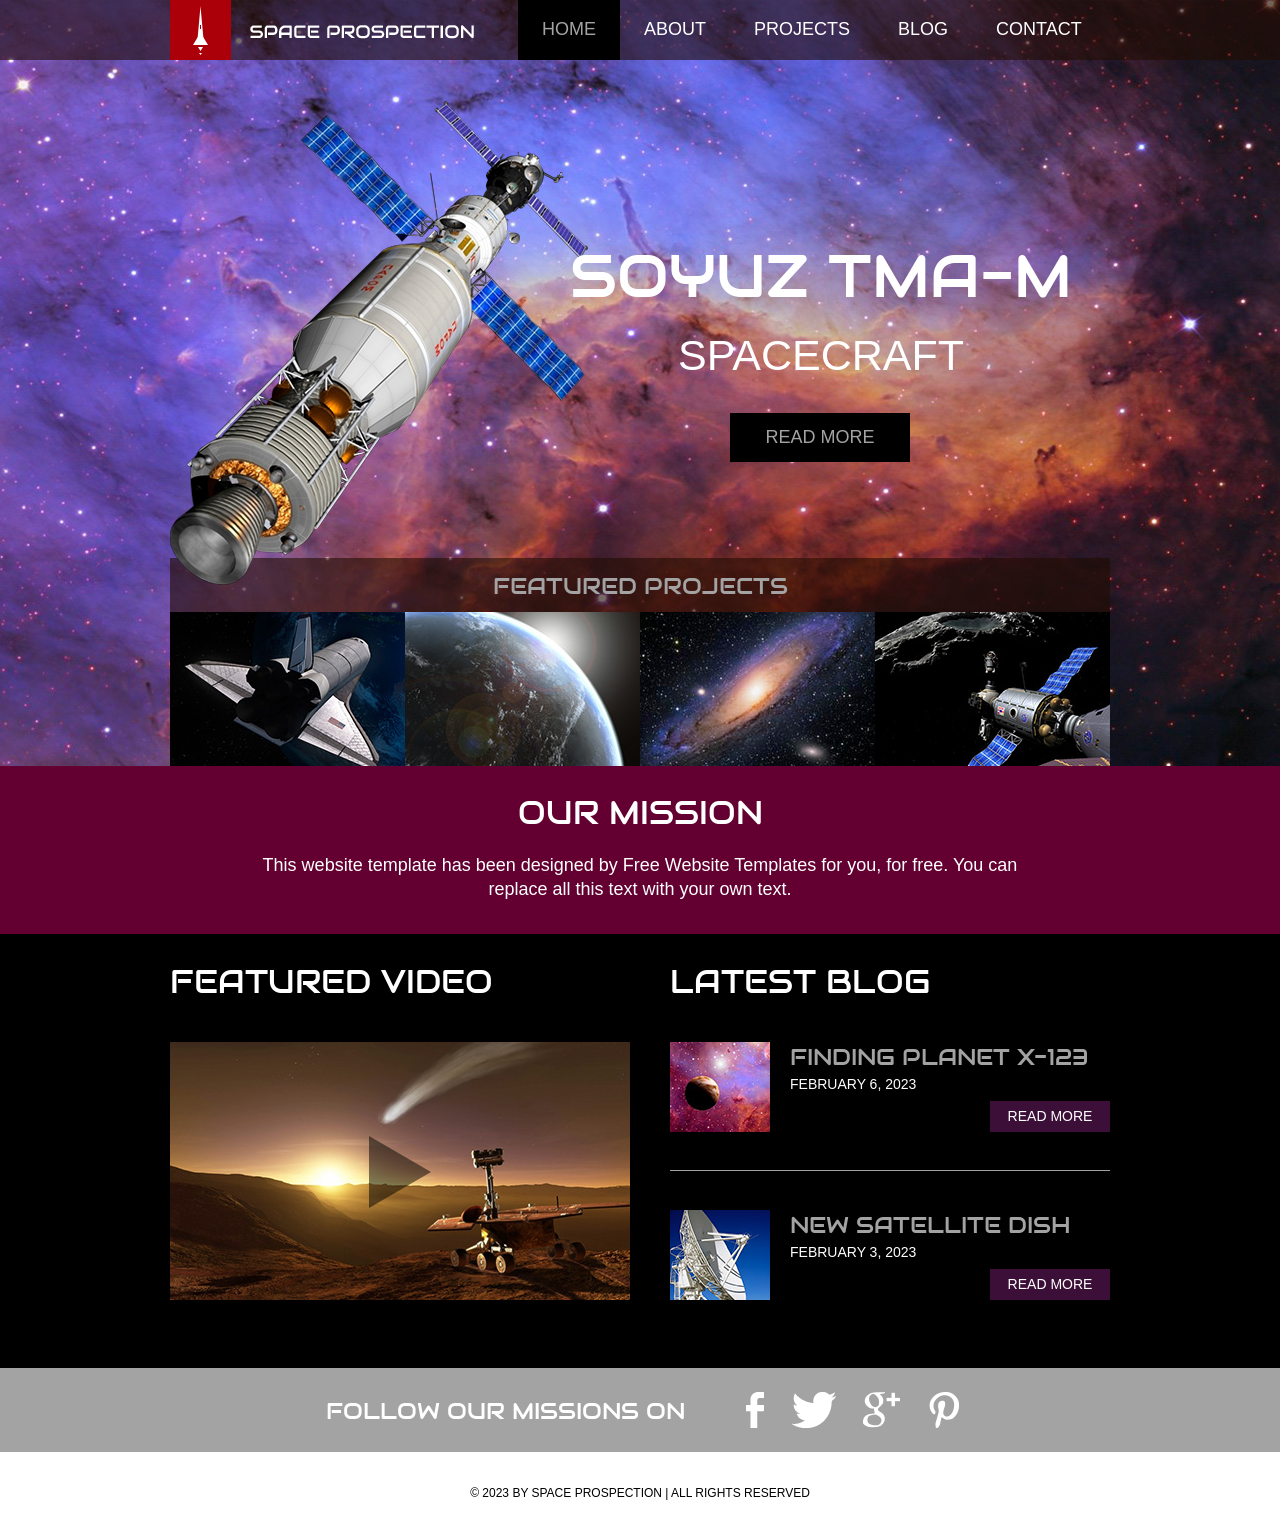
==== index.html @ 42280964 "initial commit" ====
<!doctype html>
<!-- Website template by freewebsitetemplates.com -->
<html>
<head>
	<meta charset="UTF-8">
	<meta name="viewport" content="width=device-width, initial-scale=1.0">
	<title>Space Science Website Template</title>
	<link rel="stylesheet" href="css/style.css" type="text/css">
	<link rel="stylesheet" type="text/css" href="css/mobile.css">
	<script src="js/mobile.js" type="text/javascript"></script>
</head>
<body>
	<div id="page">
		<div id="header">
			<div>
				<a href="index.html" class="logo"><img src="images/logo.png" alt=""></a>
				<ul id="navigation">
					<li class="selected">
						<a href="index.html">Home</a>
					</li>
					<li>
						<a href="about.html">About</a>
					</li>
					<li class="menu">
						<a href="projects.html">Projects</a>
						<ul class="primary">
							<li>
								<a href="proj1.html">proj 1</a>
							</li>
						</ul>
					</li>
					<li class="menu">
						<a href="blog.html">Blog</a>
						<ul class="secondary">
							<li>
								<a href="singlepost.html">Single post</a>
							</li>
						</ul>
					</li>
					<li>
						<a href="contact.html">Contact</a>
					</li>
				</ul>
			</div>
		</div>
		<div id="body" class="home">
			<div class="header">
				<div>
					<img src="images/satellite.png" alt="" class="satellite">
					<h1>SOYUZ TMA-M</h1>
					<h2>SPACECRAFT</h2>
					<a href="blog.html" class="more">Read More</a>
					<h3>FEATURED PROJECTS</h3>
					<ul>
						<li>
							<a href="projects.html"><img src="images/project-image1.jpg" alt=""></a>
						</li>
						<li>
							<a href="projects.html"><img src="images/project-image2.jpg" alt=""></a>
						</li>
						<li>
							<a href="projects.html"><img src="images/project-image3.jpg" alt=""></a>
						</li>
						<li>
							<a href="projects.html"><img src="images/project-image4.jpg" alt=""></a>
						</li>
					</ul>
				</div>
			</div>
			<div class="body">
				<div>
					<h1>OUR MISSION</h1>
					<p>This website template has been designed by Free Website Templates for you, for free. You can replace all this text with your own text.</p>
				</div>
			</div>
			<div class="footer">
				<div>
					<ul>
						<li>
							<h1>FEATURED VIDEO</h1>
							<a href="blog.html"><img src="images/mars-rover.jpg" alt=""><span></span></a>
						</li>
						<li>
							<h1>LATEST BLOG</h1>
							<ul>
								<li>
									<a href="blog.html"><img src="images/finding-planet.jpg" alt=""></a>
									<h1>FINDING PLANET X-123</h1>
									<span>FEBRUARY 6, 2023</span>
									<a href="blog.html" class="more">Read More</a>
								</li>
								<li>
									<a href="blog.html"><img src="images/new-satellitedish.jpg" alt=""></a>
									<h1>NEW SATELLITE DISH</h1>
									<span>FEBRUARY 3, 2023</span>
									<a href="blog.html" class="more">Read More</a>
								</li>
							</ul>
						</li>
					</ul>
				</div>
			</div>
		</div>
		<div id="footer">
			<div class="connect">
				<div>
					<h1>FOLLOW OUR  MISSIONS ON</h1>
					<div>
						<a href="http://freewebsitetemplates.com/go/facebook/" class="facebook">facebook</a>
						<a href="http://freewebsitetemplates.com/go/twitter/" class="twitter">twitter</a>
						<a href="http://freewebsitetemplates.com/go/googleplus/" class="googleplus">googleplus</a>
						<a href="http://pinterest.com/fwtemplates/" class="pinterest">pinterest</a>
					</div>
				</div>
			</div>
			<div class="footnote">
				<div>
					<p>&copy; 2023 BY SPACE PROSPECTION | ALL RIGHTS RESERVED</p>
				</div>
			</div>
		</div>
	</div>
</body>
</html>
---- css/style.css ----
/* Website template by freewebsitetemplates.com */
body {
	margin: 0;
	padding: 0;
	position: relative;
	width: auto;
}
body #page {
	background: url("../images/bg-home.jpg") no-repeat scroll center top #000000;
	margin: 0;
	overflow: hidden;
	padding: 0;
	width: auto;
	z-index: 3;
}
a {
	text-decoration: none;
	outline: none;
}
a:active {
	background: none;
}
img {
	border: none;
}
/*-------------------------------------------FONTS---------------------------------------------*/
@font-face {
	font-family: 'audiowide-regular-webfont';
	src: url('../fonts/audiowide-regular-webfont.eot');
	src: url('../fonts/audiowide-regular-webfont.woff') format('woff'), url('../fonts/audiowide-regular-webfont.ttf') format('truetype'), url('../fonts/audiowide-regular-webfont.svg') format('svg');
}
/*----------------------------------------header-styles---------------------------------------*/
#header {
	background: url(../images/bg-transparent1.png) repeat;
	margin: 0;
	min-height: 60px;
	padding: 0;
	width: auto;
}
#header div {
	margin: 0 auto;
	max-width: 940px;
	min-height: 60px;
	padding: 0 10px;
}
#header div a.logo {
	display: block;
	float: left;
	height: 60px;
	margin: 0 44px 0 0;
	padding: 0;
	width: 304px;
}
#header div a img {
	display: block;
	margin: 0;
	padding: 0;
	width: auto;
}
#header div ul {
	display: inline-block;
	float: left;
	list-style: none;
	margin: 0;
	padding: 0;
	width: auto;
}
#header div ul li {
	float: left;
	margin: 0;
	padding: 0;
	width: auto;
}
#header div ul li a {
	color: #ffffff;
	display: block;
	font-family: Arial;
	font-size: 18px;
	font-weight: normal;
	line-height: 59px;
	margin: 0;
	min-height: 60px;
	padding: 0 24px;
 *padding: 0 23px; /* Needed for IE8 and old versions */
	text-align: center;
	text-transform: uppercase;
	width: auto;
}
#header div ul li a:hover {
	background-color: #620031;
	color: #ffffff;
}
#header div ul li.selected a {
	background-color: #000000;
	color: #a3a3a3;
}
#header div ul li.menu {
	position: relative;
}
#header div ul li.menu ul {
	display: block;
	left: -99999px;
	list-style: none;
	margin: 0;
	padding: 0;
	position: absolute;
	top: 60px;
	width: 142px;
	z-index: 50;
}
#header div ul li.menu:hover ul.primary {
	left: 31px;
}
#header div ul li.menu ul.primary.selected {
	left: 31px;
}
#header div ul li.menu:hover ul.secondary {
	left: -20px;
}
#header div ul li.menu ul.secondary.selected {
	left: -20px;
}
#header div ul li.menu ul li {
	margin: 0;
	padding: 0;
	width: auto;
}
#header div ul li.menu ul li a {
	background-color: #620031;
	color: #ffffff;
	display: block;
	font-family: Arial;
	font-size: 18px;
	font-weight: normal;
	line-height: 60px;
	margin: 0;
	min-height: 60px;
	padding: 0 10px;
	text-align: center;
	text-transform: uppercase;
	width: auto;
}
#header div ul li.menu ul.primary.selected li a, #header div ul li.menu ul.secondary.selected li a {
	background-color: #000000;
	color: #a3a3a3;
}
/*----------------------------------------body-home-styles---------------------------------------*/
#body {
	background-color: #000000;
	margin: 0;
	min-height: 808px;
	overflow: hidden;
	padding: 0;
	width: 100%;
}
#body.home {
	background: none;
	margin: 0;
	min-height: 1308px;
	overflow: hidden;
	padding: 0;
	width: 100%;
}
#body.home .header {
	background: none;
	margin: 0;
	overflow: hidden;
	padding: 0;
	width: 100%;
}
#body.home .header div {
	margin: 0 auto;
	max-width: 940px;
	overflow: hidden;
	padding: 0 10px;
	position: relative;
}
#body.home .header div img.satellite {
	display: block;
	left: 10px;
	margin: 0;
	padding: 0;
	position: absolute;
	top: 41px;
	width: auto;
	z-index: 50;
}
#body.home .header div h1 {
	color: #FFFFFF;
	display: block;
	float: right;
	font-family: audiowide-regular-webfont;
	font-size: 60px;
	font-weight: normal;
	line-height: 60px;
	margin: 187px 0 27px;
	padding: 0 38px 0 399px;
	position: relative;
	text-align: right;
	text-transform: uppercase;
	width: 503px;
	z-index: 60;
}
#body.home .header div h2 {
	color: #FFFFFF;
	display: block;
	float: right;
	font-family: Arial;
	font-size: 43px;
	font-weight: normal;
	line-height: 43px;
	margin: 0 0 36px;
	padding: 0 146px 0 506px;
	position: relative;
	text-align: right;
	text-transform: uppercase;
	width: 288px;
	z-index: 60;
}
#body.home .header div a.more {
	background-color: #000000;
	color: #a3a3a3;
	display: block;
	float: right;
	font-family: Arial;
	font-size: 18px;
	font-weight: normal;
	height: 49px;
	line-height: 49px;
	margin: 0 200px 0 0;
	padding: 0;
	text-align: center;
	text-transform: uppercase;
	position: relative;
	width: 180px;
	z-index: 55;
}
#body.home .header div a.more:hover {
	background-color: #ab000b;
	color: #ffffff;
}
#body.home .header div h3 {
	background: url("../images/bg-transparent1.png") repeat;
	color: #A3A3A3;
	float: left;
	font-family: audiowide-regular-webfont;
	font-size: 23px;
	font-weight: normal;
	line-height: 23px;
	margin: 96px 0 0;
 *margin: 102px 0 0;/* Needed for IE8 and old versions */
	min-height: 27px;
	padding: 17px 0 10px;
	position: relative;
	text-align: center;
	text-transform: uppercase;
	width: 940px;
}
#body.home .header div ul {
	display: inline-block;
	list-style: none outside none;
	margin: 0 0 -6px;
	overflow: hidden;
	padding: 0;
	width: auto;
}
#body.home .header div ul li:first-child {
	padding: 0;
}
#body.home .header div ul li {
	border: medium none;
	float: left;
	margin: 0;
	padding: 0;
	width: auto;
}
#body.home .header div ul li a {
	display: block;
	float: none;
	height: 156px;
	margin: 0;
	padding: 0;
	width: 235px;
}
#body.home .header div ul li a img {
	cursor: pointer;
	filter: alpha(opacity=100);/* Needed for IE8 and old versions */
	opacity: 1.0;
	display: block;
	margin: 0;
	padding: 0;
	width: auto;
}
#body.home .header div ul li a img:hover {
	filter: alpha(opacity=70);/* Needed for IE8 and old versions */
	opacity: 0.7;
}
#body.home .body {
	background-color: #630031;
	margin: 0;
	min-height: 168px;
	overflow: hidden;
	padding: 0;
	width: 100%;
}
#body.home .body div {
	margin: 0 auto;
	max-width: 940px;
	overflow: hidden;
	padding: 31px 10px 0;
}
#body.home .body div h1 {
	color: #FFFFFF;
	display: block;
	font-family: audiowide-regular-webfont;
	font-size: 32px;
	font-weight: normal;
	line-height: 32px;
	margin: 0 auto 24px;
	padding: 0;
	text-align: center;
	text-transform: uppercase;
	width: 780px;
}
#body.home .body div p {
	color: #ffffff;
	display: block;
	font-family: Arial;
	font-size: 18px;
	font-weight: normal;
	line-height: 24px;
	margin: 0 auto;
	padding: 0;
	text-align: center;
	width: 780px;
}
#body.home .body div p a {
	color: #ffffff;
	font-family: Arial;
	font-size: 18px;
	font-weight: normal;
	line-height: 24px;
	margin: 0 auto;
	padding: 0;
	text-decoration: underline;
}
#body.home .body div p a:hover {
	color: #a3a3a3;
}
#body.home .footer {
	background-color: #000000;
	margin: 0;
	overflow: hidden;
	padding: 0;
	width: 100%;
}
#body.home .footer div {
	margin: 0 auto;
	max-width: 960px;
	overflow: hidden;
	padding: 32px 0 16px;
}
#body.home .footer div ul {
	display: inline-block;
	list-style: none;
	margin: 0;
	overflow: hidden;
	padding: 0;
	width: auto;
}
#body.home .footer div ul li:first-child {
	float: left;
	margin: 0 10px;
	padding: 0;
	width: 460px;
}
#body.home .footer div ul li {
	float: left;
	margin: 0 0 0 10px;
	padding: 0 0 0 20px;
	width: 440px;
}
#body.home .footer div ul li h1 {
	color: #FFFFFF;
	font-family: audiowide-regular-webfont;
	font-size: 32px;
	font-weight: normal;
	line-height: 32px;
	margin: 0 0 44px;
	padding: 0;
	text-align: left;
	text-transform: uppercase;
	width: auto;
}
#body.home .footer div ul li a {
	display: block;
	height: 258px;
	margin: 0;
	position: relative;
	padding: 0;
	width: 460px;
}
#body.home .footer div ul li a img {
	cursor: pointer;
	filter: alpha(opacity=100);/* Needed for IE8 and old versions */
	opacity: 1.0;
	display: block;
	margin: 0;
	padding: 0;
	width: auto;
}
#body.home .footer div ul li a:hover img {
	filter: alpha(opacity=70);/* Needed for IE8 and old versions */
	opacity: 0.7;
}
#body.home .footer div ul li a span {
	background: url(../images/icons.png) no-repeat 0 -152px;
	display: block;
	height: 72px;
	left: 199px;
	margin: 0;
	padding: 0;
	position: absolute;
	top: 94px;
	width: 62px;
}
#body.home .footer div ul li a:hover span {
	background: url(../images/icons.png) no-repeat 0 -226px;
}
#body.home .footer div ul li ul {
	display: inline-block;
	list-style: none outside none;
	margin: 0;
	overflow: hidden;
	padding: 0;
	width: 440px;
}
#body.home .footer div ul li ul li {
	border-top: 1px solid #A3A3A3;
	float: none;
	margin: 0;
	overflow: hidden;
	padding: 39px 10px 38px 0;
	width: 440px;
}
#body.home .footer div ul li ul li:first-child {
	border: medium none;
	margin: 0;
	padding: 0 0 38px;
	width: 440px;
}
#body.home .footer div ul li ul li a {
	display: block;
	float: left;
	height: 90px;
	margin: 0 20px 0 0;
	padding: 0;
	width: 100px;
}
#body.home .footer div ul li ul li a img {
	cursor: pointer;
	filter: alpha(opacity=100);/* Needed for IE8 and old versions */
	opacity: 1.0;
	display: block;
	margin: 0;
	padding: 0;
	width: auto;
}
#body.home .footer div ul li ul li a img:hover {
	filter: alpha(opacity=70);/* Needed for IE8 and old versions */
	opacity: 0.7;
}
#body.home .footer div ul li ul li h1 {
	color: #A3A3A3;
	float: left;
	font-family: audiowide-regular-webfont;
	font-size: 23px;
	font-weight: normal;
	line-height: 23px;
	margin: 0;
	padding: 4px 0 8px;
	text-align: left;
	text-transform: uppercase;
	width: 310px;
}
#body.home .footer div ul li ul li span {
	color: #FFFFFF;
	display: block;
	float: left;
	font-family: Arial;
	font-size: 14px;
	font-weight: normal;
	line-height: 14px;
	margin: 0 0 10px;
	padding: 0;
	text-align: left;
	text-transform: uppercase;
	width: 310px;
}
#body.home .footer div ul li ul li a.more {
	background-color: #3c0f38;
	color: #ffffff;
	display: block;
	float: right;
	font-family: Arial;
	font-size: 14px;
	font-weight: normal;
	height: 31px;
	line-height: 31px;
	margin: 0;
	padding: 0;
	text-align: center;
	text-transform: uppercase;
	width: 120px;
}
#body.home .footer div ul li ul li a.more:hover {
	background-color: #620031;
}
/*----------------------------------------body-styles---------------------------------------*/
#body.about .header {
	background: url(../images/bg-about.jpg) no-repeat center top #000000;
	margin: 0;
	min-height: 455px;
	padding: 0;
	width: 100%;
}
#body.about .header div, #body .header div {
	margin: 0 auto;
	max-width: 960px;
	overflow: hidden;
	padding: 65px 0 40px;
}
#body.about .header div h1, #body .header div h1 {
	color: #FFFFFF;
	display: block;
	font-family: audiowide-regular-webfont;
	font-size: 36px;
	font-weight: normal;
	line-height: 36px;
	margin: 0 auto 87px;
	padding: 0;
	text-align: center;
	text-transform: uppercase;
	width: 940px;
}
#body.about .header div h2 {
	color: #FFFFFF;
	display: block;
	font-family: audiowide-regular-webfont;
	font-size: 32px;
	font-weight: normal;
	line-height: 32px;
	margin: 0 auto 24px;
	padding: 0;
	text-align: center;
	text-transform: uppercase;
	width: 820px;
}
#body.about .header div p {
	color: #ffffff;
	display: block;
	font-family: Arial;
	font-size: 18px;
	font-weight: normal;
	line-height: 24px;
	margin: 0 auto;
	padding: 0;
	text-align: center;
	width: 820px;
}
#body.about .header div p a {
	color: #ffffff;
	font-family: Arial;
	font-size: 18px;
	font-weight: normal;
	line-height: 24px;
	margin: 0;
	padding: 0;
	text-decoration: underline;
}
#body.about .header div p a:hover {
	color: #a3a3a3;
}
#body.about .body {
	background-color: #620031;
	margin: 0;
	min-height: 253px;
	overflow: hidden;
	padding: 0;
	width: 100%;
}
#body.about .body div {
	margin: 0 auto;
	max-width: 940px;
	overflow: hidden;
	padding: 36px 10px 35px;
}
#body.about .body div h2 {
	color: #A3A3A3;
	float: left;
	font-family: audiowide-regular-webfont;
	font-size: 23px;
	font-weight: normal;
	line-height: 23px;
	margin: 18px 0 26px;
	padding: 0;
	text-align: left;
	text-transform: uppercase;
	width: 620px;
}
#body.about .body div p {
	color: #ffffff;
	display: block;
	float: left;
	font-family: Arial;
	font-size: 14px;
	font-weight: normal;
	line-height: 24px;
	margin: 0;
	padding: 0;
	text-align: left;
	width: 620px;
}
#body.about .body div p a {
	color: #ffffff;
	font-family: Arial;
	font-size: 14px;
	font-weight: normal;
	line-height: 24px;
	margin: 0;
	padding: 0;
	text-decoration: underline;
}
#body.about .body div p a:hover {
	color: #a3a3a3;
}
#body.about .body div img {
	display: block;
	float: right;
	margin: 0;
	padding: 0;
	width: auto;
}
#body.about .footer {
	background-color: #000000;
	margin: 0;
	min-height: 366px;
	padding: 0;
	width: 100%;
}
#body.about .footer div {
	margin: 0 auto;
	overflow: hidden;
	padding: 79px 0 0 10px;
	width: 950px;
}
#body.about .footer div h2 {
	color: #A3A3A3;
	float: right;
	font-family: audiowide-regular-webfont;
	font-size: 23px;
	font-weight: normal;
	line-height: 23px;
	margin: 34px 0 24px;
	padding: 0;
	text-align: left;
	text-transform: uppercase;
	width: 557px;
}
#body.about .footer div p {
	color: #ffffff;
	display: block;
	float: right;
	font-family: Arial;
	font-size: 18px;
	font-weight: normal;
	line-height: 24px;
	margin: 0 auto;
	padding: 0;
	text-align: left;
	width: 557px;
}
#body.about .footer div p a {
	color: #ffffff;
	font-family: Arial;
	font-size: 18px;
	font-weight: normal;
	line-height: 24px;
	margin: 0 auto;
	padding: 0;
	text-decoration: underline;
}
#body.about .footer div p a:hover {
	color: #a3a3a3;
}
#body.about .footer div img {
	float: left;
	display: block;
	margin: 0;
	padding: 0;
	width: auto;
}
#body.about .section {
	background-color: #3c0f38;
	margin: 0;
	min-height: 234px;
	padding: 0;
	width: auto;
}
#body.about .section div {
	margin: 0 auto;
	max-width: 960px;
	overflow: hidden;
	padding: 58px 0 55px;
}
#body.about .section div h2 {
	color: #A3A3A3;
	display: block;
	font-family: audiowide-regular-webfont;
	font-size: 23px;
	font-weight: normal;
	line-height: 23px;
	margin: 0 auto 26px;
	padding: 0;
	text-align: center;
	text-transform: uppercase;
	width: 780px;
}
#body.about .section div p {
	color: #ffffff;
	display: block;
	font-family: Arial;
	font-size: 14px;
	font-weight: normal;
	line-height: 24px;
	margin: 0 auto;
	padding: 0;
	text-align: center;
	width: 780px;
}
#body.about .section div p a {
	color: #ffffff;
	font-family: Arial;
	font-size: 14px;
	font-weight: normal;
	line-height: 24px;
	margin: 0;
	padding: 0;
	text-decoration: underline;
}
#body.about .section div p a:hover {
	color: #a3a3a3;
}
#body .header {
	margin: 0 auto;
	padding: 0;
	width: 100%;
}
#body .header div ul {
	display: inline-block;
	max-width: 940px;
	list-style: none outside none;
	margin: 0;
	padding: 3px 10px 0;
}
#body .header div ul li:first-child {
	border: none;
	padding: 0 0 38px;
}
#body .header div ul li {
	border-top: 1px solid #A3A3A3;
	margin: 0;
	overflow: hidden;
	padding: 38px 0;
	width: auto;
}
#body .header div ul li a {
	display: block;
	float: left;
	height: 217px;
	margin: 0 40px 0 0;
	padding: 0;
	width: 380px;
}
#body .header div ul li a img {
	cursor: pointer;
	filter: alpha(opacity=100);/* Needed for IE8 and old versions */
	opacity: 1.0;
	display: block;
	margin: 0;
	padding: 0;
	width: auto;
}
#body .header div ul li a img:hover {
	filter: alpha(opacity=70);/* Needed for IE8 and old versions */
	opacity: 0.7;
}
#body .header div ul li div {
	float: left;
	margin: 0;
	overflow: hidden;
	padding: 0;
	width: 520px;
}
#body .header div ul li div h1 {
	color: #A3A3A3;
	font-family: audiowide-regular-webfont;
	font-size: 23px;
	font-weight: normal;
	line-height: 23px;
	margin: 0 0 26px;
	padding: 0;
	text-align: left;
	text-transform: uppercase;
	width: 520px;
}
#body .header div ul li div p {
	color: #FFFFFF;
	font-family: Arial;
	font-size: 14px;
	font-weight: normal;
	line-height: 24px;
	margin: 0 0 41px;
	padding: 0;
	text-align: left;
	width: 520px;
}
#body .header div ul li div p a {
	color: #FFFFFF;
	display: inline;
	float: none;
	font-family: Arial;
	font-size: 14px;
	font-weight: normal;
	height: auto;
	line-height: 24px;
	margin: 0;
	padding: 0;
	text-decoration: underline;
	width: auto;
}
#body .header div ul li div p a:hover {
	color: #a3a3a3;
}
#body .header div ul li div a.more {
	background-color: #3c0f38;
	color: #ffffff;
	display: block;
	float: right;
	font-family: Arial;
	font-size: 14px;
	font-weight: normal;
	height: 31px;
	line-height: 31px;
	margin: 0;
	padding: 0;
	text-align: center;
	text-transform: uppercase;
	width: 120px;
}
#body .header div ul li div a.more:hover {
	background-color: #620031;
}
#body .header div img {
	display: block;
	margin: 0 auto;
	padding: 3px 0 0;
	width: auto;
}
#body .header div h2 {
	color: #A3A3A3;
	display: block;
	font-family: audiowide-regular-webfont;
	font-size: 23px;
	font-weight: normal;
	line-height: 23px;
	margin: 0 auto;
	padding: 53px 0 27px;
	text-align: center;
	text-transform: uppercase;
	width: 780px;
}
#body .header div p {
	color: #FFFFFF;
	display: block;
	font-family: Arial;
	font-size: 14px;
	font-weight: normal;
	line-height: 24px;
	margin: 0 auto 48px;
	padding: 0;
	text-align: center;
	width: 780px;
}
#body .header div p a {
	color: #ffffff;
	font-family: Arial;
	font-size: 14px;
	font-weight: normal;
	line-height: 24px;
	margin: 0 auto;
	padding: 0;
	text-decoration: underline;
}
#body .header div p a:hover {
	color: #a3a3a3;
}
#body .header div .article {
	float: left;
	margin: 0 40px 0 10px;
	padding: 0;
	width: 560px;
}
#body .header div .article ul {
	display: inline-block;
	list-style: none outside none;
	margin: 0;
	padding: 3px 0 0;
	width: 560px;
}
#body .header div .article ul li:first-child {
	border: none;
	padding: 0 0 38px;
}
#body .header div .article ul li {
	border-top: 1px solid #a3a3a3;
	margin: 0;
	overflow: hidden;
	padding: 38px 0 38px;
	width: auto;
}
#body .header div .article ul li a {
	display: block;
	height: 241px;
	margin: 0 0 29px;
	padding: 0;
	width: 560px;
}
#body .header div .article ul li a img {
	cursor: pointer;
	filter: alpha(opacity=100);/* Needed for IE8 and old versions */
	opacity: 1.0;
	display: block;
	margin: 0;
	padding: 0;
	width: auto;
}
#body .header div .article ul li a img:hover {
	filter: alpha(opacity=70);/* Needed for IE8 and old versions */
	opacity: 0.7;
}
#body .header div .article ul li h1 {
	color: #A3A3A3;
	font-family: audiowide-regular-webfont;
	font-size: 23px;
	font-weight: normal;
	line-height: 23px;
	margin: 0 0 8px;
	padding: 0;
	text-align: left;
	text-transform: uppercase;
	width: auto;
}
#body .header div .article ul li span {
	color: #FFFFFF;
	display: block;
	font-family: Arial;
	font-size: 14px;
	font-weight: normal;
	line-height: 14px;
	margin: 0 0 28px;
	padding: 0;
	text-align: left;
	text-transform: uppercase;
	width: auto;
}
#body .header div .article ul li p {
	color: #FFFFFF;
	font-family: Arial;
	font-size: 14px;
	font-weight: normal;
	line-height: 24px;
	margin: 0 0 29px;
	padding: 0;
	text-align: left;
	width: auto;
}
#body .header div .article ul li p a {
	color: #FFFFFF;
	display: inline;
	float: none;
	font-family: Arial;
	font-size: 14px;
	font-weight: normal;
	height: auto;
	line-height: 24px;
	margin: 0;
	padding: 0;
	text-decoration: underline;
	width: auto;
}
#body .header div .article ul li p a:hover {
	color: #a3a3a3;
}
#body .header div .article ul li a.more {
	background-color: #3c0f38;
	color: #ffffff;
	display: block;
	float: right;
	font-family: Arial;
	font-size: 14px;
	font-weight: normal;
	height: 31px;
	line-height: 31px;
	margin: 0;
	padding: 0;
	text-align: center;
	text-transform: uppercase;
	width: 120px;
}
#body .header div .article ul li a.more:hover {
	background-color: #620031;
}
#body .header div .sidebar {
	float: left;
	margin: 0;
	padding: 0;
	width: 340px;
}
#body .header div .sidebar ul {
	display: inline-block;
	list-style: none;
	margin: 0;
	padding: 0;
	width: 340px;
}
#body .header div .sidebar ul li:first-child {
	border: medium none;
	padding: 0 0 34px;
}
#body .header div .sidebar ul li {
	border-top: 1px solid #A3A3A3;
	margin: 0;
	overflow: hidden;
	padding: 32px 0 34px;
	width: auto;
}
#body .header div .sidebar ul li h1 {
	color: #FFFFFF;
	font-family: audiowide-regular-webfont;
	font-size: 32px;
	font-weight: normal;
	line-height: 32px;
	margin: 0 0 25px;
	padding: 0;
	text-align: left;
	text-transform: uppercase;
	width: 340px;
}
#body .header div .sidebar ul li a {
	display: block;
	float: none;
	height: 187px;
	margin: 0 0 29px;
	padding: 0;
	width: 34px;
}
#body .header div .sidebar ul li a img {
	cursor: pointer;
	filter: alpha(opacity=100);/* Needed for IE8 and old versions */
	opacity: 1.0;
	display: block;
	margin: 0;
	padding: 0;
	width: auto;
}
#body .header div .sidebar ul li a img:hover {
	filter: alpha(opacity=70);/* Needed for IE8 and old versions */
	opacity: 0.7;
}
#body .header div .sidebar ul li h2 {
	color: #A3A3A3;
	font-family: audiowide-regular-webfont;
	font-size: 23px;
	font-weight: normal;
	line-height: 23px;
	margin: 0 0 7px;
	padding: 0;
	text-align: left;
	text-transform: uppercase;
	width: auto;
}
#body .header div .sidebar ul li span {
	color: #ffffff;
	display: block;
	font-family: Arial;
	font-size: 14px;
	font-weight: normal;
	line-height: 14px;
	margin: 0;
	padding: 0;
	text-align: left;
	text-transform: uppercase;
	width: auto;
}
#body .header div .sidebar ul li ul {
	display: inline-block;
	list-style: none outside none;
	margin: 0;
	padding: 12px 0 0;
	width: 340px;
}
#body .header div .sidebar ul li ul li:first-child {
	padding: 0;
}
#body .header div .sidebar ul li ul li {
	border: medium none;
	margin: 0 0 26px;
	overflow: hidden;
	padding: 0;
	width: auto;
}
#body .header div .sidebar ul li ul li a {
	display: block;
	float: left;
	height: 54px;
	margin: 0 20px 0 0;
	padding: 0;
	width: 60px;
}
#body .header div .sidebar ul li ul li a img {
	cursor: pointer;
	filter: alpha(opacity=100);/* Needed for IE8 and old versions */
	opacity: 1.0;
	display: block;
	margin: 0;
	padding: 0;
	width: auto;
}
#body .header div .sidebar ul li ul li a img:hover {
	filter: alpha(opacity=70);/* Needed for IE8 and old versions */
	opacity: 0.7;
}
#body .header div .sidebar ul li ul li h2 {
	color: #A3A3A3;
	float: left;
	font-family: audiowide-regular-webfont;
	font-size: 23px;
	font-weight: normal;
	line-height: 23px;
	margin: 6px 0 11px;
	padding: 0;
	text-align: left;
	text-transform: uppercase;
	width: 260px;
}
#body .header div .sidebar ul li ul li span {
	color: #ffffff;
	display: block;
	float: left;
	font-family: Arial;
	font-size: 14px;
	line-height: 14px;
	margin: 0;
	padding: 0;
	text-align: left;
	text-transform: uppercase;
	width: auto;
}
#body .header div .article img {
	display: block;
	margin: 3px 0 29px;
	padding: 0;
	width: auto;
}
#body .header div .article h1 {
	color: #A3A3A3;
	font-family: audiowide-regular-webfont;
	font-size: 23px;
	font-weight: normal;
	line-height: 23px;
	margin: 0 0 7px;
	padding: 0;
	text-align: left;
	text-transform: uppercase;
	width: auto;
}
#body .header div .article span {
	color: #FFFFFF;
	display: block;
	font-family: Arial;
	font-size: 14px;
	font-weight: normal;
	line-height: 14px;
	margin: 0 0 29px;
	padding: 0;
	text-align: left;
	text-transform: uppercase;
	width: auto;
}
#body .header div .article p {
	color: #FFFFFF;
	font-family: Arial;
	font-size: 14px;
	font-weight: normal;
	line-height: 24px;
	margin: 0 0 24px;
	padding: 0;
	text-align: left;
	width: auto;
}
#body .header div .article p a {
	color: #ffffff;
	font-family: Arial;
	font-size: 14px;
	font-weight: normal;
	line-height: 24px;
	margin: 0;
	padding: 0;
	text-decoration: underline;
}
#body .header div .article p a:hover {
	color: #a3a3a3;
}
#body .header .contact h2 {
	color: #A3A3A3;
	display: block;
	font-family: audiowide-regular-webfont;
	font-size: 23px;
	font-weight: normal;
	line-height: 23px;
	margin: 0 auto;
	padding: 8px 0 62px;
	text-align: center;
	text-transform: uppercase;
	width: 500px;
}
#body .header div form {
	display: block;
	margin: 0 auto;
	padding: 0;
	width: 461px;
}
#body .header div form input {
	background-color: #A3A3A3;
	border: medium none;
	color: #000000;
	display: block;
	font-family: Arial;
	font-size: 18px;
	font-weight: normal;
	height: 43px;
	line-height: 43px;
	margin: 0 0 29px;
	padding: 0 0 0 20px;
	text-align: left;
	text-transform: uppercase;
	width: 441px;
}
#body .header div form textarea {
	background-color: #A3A3A3;
	border: medium none;
	color: #000000;
	display: block;
	font-family: Arial;
	font-size: 18px;
	font-weight: normal;
	height: 98px;
	line-height: 24px;
	margin: 0 0 31px;
	overflow: auto;
	padding: 15px 0 0 20px;
	resize: none;
	text-align: left;
	text-transform: uppercase;
	width: 441px;
}
#body .header div form input#submit {
	background-color: #3c0f38;
	color: #ffffff;
	cursor: pointer;
	display: block;
	float: right;
	font-family: Arial;
	font-size: 14px;
	font-weight: normal;
	height: 31px;
	line-height: 31px;
	margin: 0;
	padding: 0;
	text-align: center;
	text-transform: uppercase;
	width: 120px;
}
#body .header div form input#submit:hover {
	background-color: #620031;
}
/*----------------------------------------footer-styles---------------------------------------*/
#footer {
	margin: 0;
	padding: 0;
	width: auto;
}
#footer .connect {
	background-color: #a3a3a3;
	margin: 0;
	min-height: 84px;
	overflow: hidden;
	padding: 0;
	width: auto;
}
#footer .connect div {
	margin: 0 auto;
	max-width: 960px;
	overflow: hidden;
	padding: 24px 0 0;
}
#footer .connect div h1 {
	color: #FFFFFF;
	float: left;
	font-family: audiowide-regular-webfont;
	font-size: 23px;
	font-weight: normal;
	line-height: 23px;
	margin: 0;
	padding: 8px 25px 0 0;
	text-align: right;
	text-transform: uppercase;
	width: 525px;
}
#footer .connect div div {
	float: left;
	margin: 0;
	overflow: hidden;
	padding: 0 0 0 20px;
	width: 380px;
}
#footer .connect div div a {
	background: url(../images/icons.png) no-repeat;
	display: block;
	float: left;
	height: 36px;
	margin: 0;
	padding: 0;
	text-indent: -99999px;
	width: 18px;
}
#footer .connect div div a.facebook {
	background-position: 0 0;
	margin: 0 0 0 16px;
	width: 18px;
}
#footer .connect div div a.twitter {
	background-position: 0 -114px;
	margin: 0 0 0 28px;
	width: 44px;
}
#footer .connect div div a.googleplus {
	background-position: 0 -38px;
	margin: 0 0 0 27px;
	width: 37px;
}
#footer .connect div div a.pinterest {
	background-position: 0 -76px;
	margin: 0 0 0 29px;
	width: 30px;
}
#footer .connect div div a.facebook:hover {
	background-position: -20px 0;
}
#footer .connect div div a.twitter:hover {
	background-position: -46px -114px;
}
#footer .connect div div a.googleplus:hover {
	background-position: -38px -38px;
}
#footer .connect div div a.pinterest:hover {
	background-position: -32px -76px;
}
#footer .footnote {
	background-color: #FFFFFF;
	margin: 0;
	min-height: 84px;
	overflow: hidden;
	padding: 0;
	width: auto;
}
#footer .footnote div {
	margin: 0 auto;
	overflow: hidden;
	padding: 34px 0 0;
	width: 960px;
}
#footer .footnote div p {
	color: #000000;
	display: block;
	font-family: Arial;
	font-size: 12px;
	font-weight: normal;
	margin: 0 auto;
	padding: 0;
	text-align: center;
	text-transform: uppercase;
	width: 940px;
}
#wix {
	max-width: 728px;
	margin: 0 auto;
}
#wix a img {
	width: 100%;
}
---- css/mobile.css ----
/* Website template by freewebsitetemplates.com */
@media only screen and (min-width : 320px) and (max-width : 568px) {
	
}
@media only screen and (max-width : 568px) and (orientation : landscape) {
	
}
	@media only screen and (max-width : 918px) {
	#body {
		margin: 0;
		min-height: 1175px;
		padding: 0;
		width: 100%;
		z-index: 3;
	}
	#body.home {
		margin: 0;
		padding: 0;
		width: 100%;
	}
	#body.home .header div, #body.home .body div, #body.home .footer div, #body.about .header div, #body .header div, #body.about .body div, #body.about .footer div, #body.about .section div {
		margin: 0 auto;
		max-width: none;
		overflow: hidden;
		padding: 10% 0;
		position: relative;
		width: 95%;
	}
	#body.home .header div img.satellite{
		left: 2px;
	}
	#body.home .header div h1 {
		float: none;
		margin: 0;
		padding: 30% 0 10%;
		text-align: center;
		width: 100%;
	}
	#body.home .header div h2 {
		float: none;
		margin: 0;
		padding: 0 0 10% 0;
		text-align: center;
		width: 100%;
	}
	#body.home .header div a.more{
		float: none;
		margin: 0 auto;
		z-index: 55;
	}
	#body.home .header div h3{
		margin: 106px 0 0;
		width: 100%;
	}
	#body.home .header div ul, #body.home .footer div ul, #body.home .footer div ul li ul {
		margin: 0;
		padding: 10% 0;
		width: 100%;
	}
	#body.home .header div ul li:first-child, #body.home .header div ul li {
		border: none;
		float: none;
		margin: 10% 0;
		width: 100%;
	}
	#body.home .header div ul li a{
		margin: 0 auto;
	}
	#body.home .header div ul li a img, #body .header div .article ul li a img {
		margin: 0 auto;
	}
	#body.home .body div h1, #body.home .body div p {
		width: 100%;
	}
	#body.home .footer div ul li:first-child, #body.home .footer div ul li, #body .header div .sidebar ul li ul {
		float: none;
		margin: 0 0 10%;
		padding: 0;
		width: 100%;
	}
	#body.home .footer div ul li h1, #body.home .footer div ul li ul li h1, #body.home .footer div ul li ul li span {
		float: none;
		text-align: center;
		width: 100%;
	}
	#body.home .footer div ul li a{
		height: 100%;
		width: 100%;
	}
	#body.home .footer div ul li a img{
		margin: 0 auto;
		width: 90%;
	}
	#body.home .footer div ul li a span {
		left: 46%;
		top: 39%;
	}
	#body.home .footer div ul li ul li:first-child, #body.home .footer div ul li ul li {
		width: 100%;
	}
	#body.home .footer div ul li ul li a.more{
		float: none;
		margin: 0 auto;
	}
	#body.home .footer div ul li ul li a {
		display: block;
		float: none;
		height: 90px;
		margin: 0 auto;
		padding: 0;
		width: 100px;
	}
	#body.about .header div h1, #body .header div h1, #body.about .header div h2, #body.about .header div p, #body.about .body div h2, #body.about .body div p, #body.about .footer div h2, #body.about .footer div p, #body.about .section div h2, #body.about .section div p, #body .header div ul li div h1, #body .header div ul li div p, #body .header div h2, #body .header div p, #body .header div .sidebar ul li h1, #body .header .contact h2 {
		float: none;
		text-align: center;
		width: 100%;
	}
	#body.about .body div img, #body.about .footer div img, #body .header div ul li a img, #body .header div ul li div a.more, #body .header div .article ul li a.more, #body .header div .sidebar ul li ul li a img, #body .header div .sidebar ul li a img {
		float: none;
		margin: 0 auto;
	}
	#body .header div ul, #body .header div .article ul, #body .header div .sidebar ul {
		max-width: none;
		padding: 0;
		width: 100%;
	}
	#body .header div ul li a, #body .header div .article ul li a, #body .header div .sidebar ul li a, #body .header div .sidebar ul li ul li a {
		float: none;
		height: auto;
		margin: 0 auto;
		width: auto;
	}
	#body .header div ul li div, #body .header div .article, #body .header div .sidebar {
		float: none;
		margin: 0;
		padding: 10% 0;
		width: 100%;
	}
	#body .header div .sidebar ul li ul li h2, #body .header div .sidebar ul li ul li span, #body .header div .article ul li h1, #body .header div .article ul li span, #body .header div .article ul li p, #body .header div .sidebar ul li h2, #body .header div .sidebar ul li span {
		float: none;
		padding: 2% 0 1%;
		text-align: center;
		width: 100%;
	}
	#body .header div form{
		width: 100%;
	}
	#body .header div form input, #body .header div form textarea {
		-webkit-appearance: none;
		border-radius: 0;
		margin: 0 auto 10%;
		width: 90%;
	}
	#body .header div form input#submit{
		-webkit-appearance: none;
		border-radius: 0;
		float: none;
		margin: 0 auto;
	}
	#footer{
		width: 100%;
	}
	#footer .connect{
		width: 100%;
	}
	#footer .connect div, #footer .footnote div {
		margin: 0 auto;
		padding: 10% 0;
		width: 95%;
	}
	#footer .connect div h1{
		float: none;
		font-size: 17px;
		line-height: 20px;
		margin: 0;
		padding: 0 0 10%;
		text-align: center;
		width: 100%
	}
	#footer .connect div div{
		float: none;
		margin: 0 auto;
		padding: 0;
		width: 210px;
	}
	#footer .connect div div a.facebook, #footer .connect div div a.twitter, #footer .connect div div a.googleplus, #footer .connect div div a.pinterest {
		margin: 0 10px;
	}
	#footer .footnote div p{
		width: 100%;
	}
}
@media only screen and (max-width : 959px) {
	body #page {
		margin: 0;
		padding: 0;
		width: auto;
	}
	html {
		-webkit-text-size-adjust: none;
	}
	img {
		max-width: 100%;
	}
	body #page {
		margin: 0;
		overflow: hidden;
		padding: 0;
		width: auto;
	}
	#header {
		min-height: 73px;
		width: 100%;
	}
	#header div {
		margin: 0 auto;
		max-width: none;
		min-height: 105px;
		width: 95%;
	}
	#header div a.logo {
		display: block;
		float: left;
		height: 60px;
		margin: 5% 0 0;
		padding: 0;
		width: 79%;
	}
	#header div span#mobile-navigation {
		background: transparent url(../images/mobile/mobile-menu.png) no-repeat;
		display: block;
		height: 50px;
		margin: 0;
		padding: 0 0 0 0;
		position: absolute;
		right: 3%;
		top: 14px;
		width: 50px;
		z-index: 999;
	}
	#header div > ul#navigation {
		background-image: none;
		background: rgba(98, 0, 49, 0.91);
		border: 1px solid #f1f2f2;
		border-radius: 0;
		display: none;
		float: none;
		height: auto;
		padding: 0;
		position: absolute;
		right: 3%;
		top: 64px;
		width: 92%;
		z-index: 1000;
	}
	#header div > ul#navigation > li {
		border-left: 0;
		border-top: 1px solid #f1f2f2;
		margin: 0;
		height: auto;
		padding: 0;
		position: relative;
		text-align: left;
		width: 100%;
	}
	#header div > ul#navigation > li:first-child {
		border-top: 0;
	}
	#header div > ul#navigation > li:hover {
		background-color: transparent;
	}
	#header div ul#navigation li a {
		border: none;
		color: #eeeced;
		display: block;
		font-family: Arial;
		font-size: 1.125em;
		font-weight: normal;
		height: 3em;
		line-height: 3.125em;
		min-height: 54px;
		padding: 0 10px;
		text-align: left;
		text-decoration: none;
		text-shadow: none;
		width: auto;
	}
	#header div .mobile-submenu {
		background: rgba(98, 0, 49, 0.91) url(../images/mobile/mobile-expand.png) no-repeat center;
		border-left: 1px solid #f1f2f2;
		display: inline-block;
		height: 3.4em;
		position: absolute;
		right: 0;
		top: 0;
		width: 50px;
		z-index: 0;
	}
	#header div ul#navigation li ul {
		background: none;
		border-top: 1px solid #f1f2f2;
		padding: 0;
		position: static;
		right: 0;
		text-align: left;
		width: 100%;
		z-index: 999;
	}
	#header div ul#navigation li ul, #header div ul#navigation li:hover ul {
		display: none;
	}
	#header div ul#navigation li {
		height: auto;
		width: 100%;
		z-index: 40;
	}
	#header div ul#navigation li ul li {
		background: rgba(98, 0, 49, 0.91);
		border-top: 1px solid #f1f2f2;
		display: block;
		height: auto;
		margin: 0;
		padding: 0;
		text-align: left;
		width: 100%;
	}
	#header div ul#navigation li ul li:first-child {
		border: none;
	}
	#header div ul#navigation li ul li a {
		background: rgba(98, 0, 49, 0.91);
		color: #eeeced;
		padding-left: 20px;
		text-align: left;
		text-decoration: none;
		width: auto;
	}
	#header div ul#navigation li:hover a, #header div ul#navigation li.selected a, #header div ul#navigation li:hover ul li a, #header div ul#navigation li:hover ul li a:hover, #header div ul#navigation li ul li.selected a {
		display: block;
	}
	#header div ul#navigation li.selected > a {
		background: rgba(0, 0, 0, 0.91);
		color: #eeeced;
		text-decoration: none;
	}
	#header div ul li.selected a, #header div ul li.selected a:hover, #header div ul li.menu ul#selected li.selected a {
		color: #eeeced;
		text-decoration: none;
	}
}
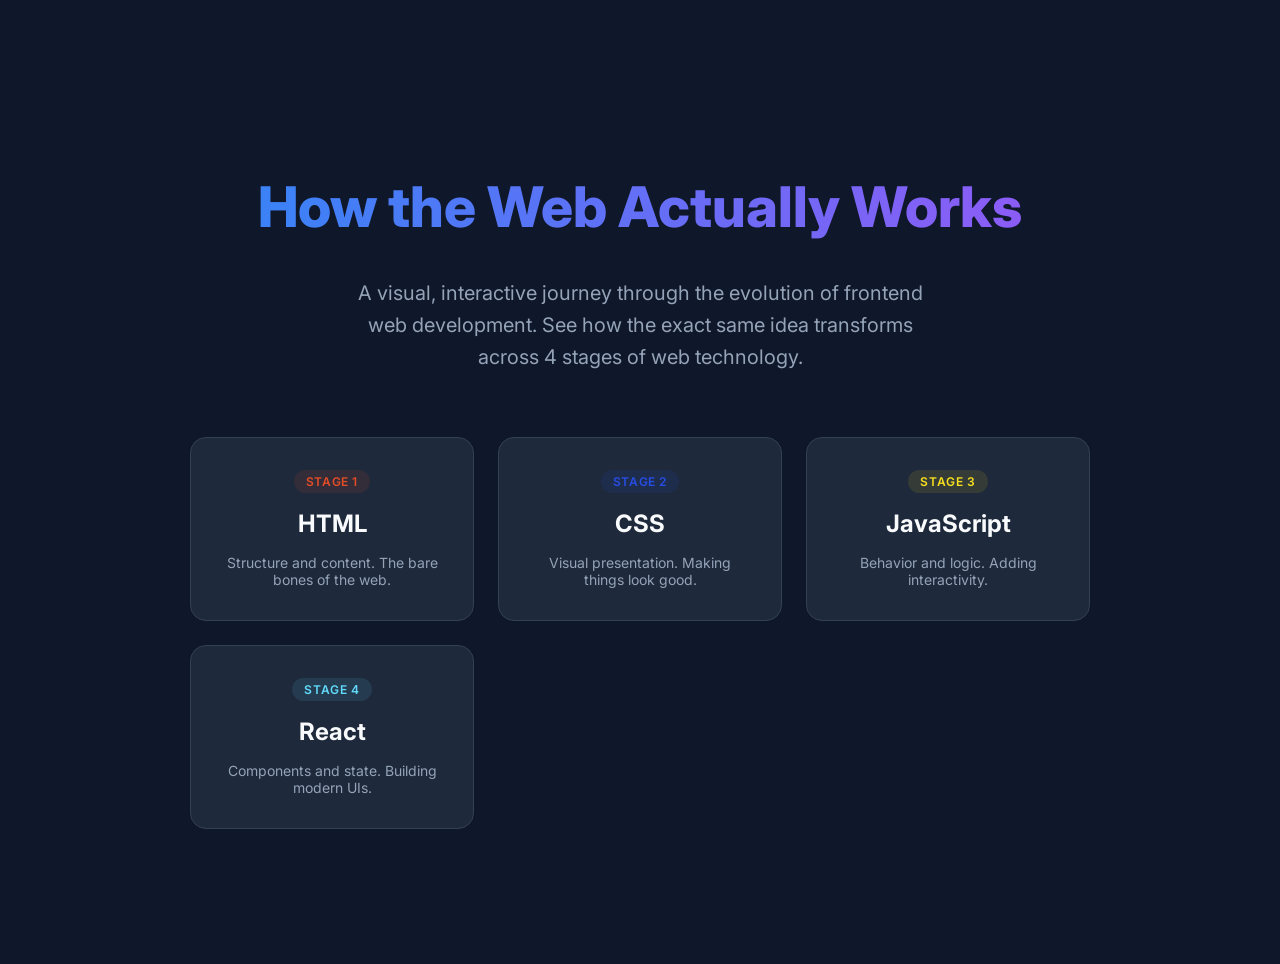
==== commit cfe5ce02: "Initial commit of frontend evolution demo" ====
--- a/index.html
+++ b/index.html
@@ -1,124 +1,139 @@
-<!doctype html>
-<!-- Website template by freewebsitetemplates.com -->
-<html>
+<!DOCTYPE html>
+<html lang="en">
 <head>
-	<meta charset="UTF-8">
-	<meta name="viewport" content="width=device-width, initial-scale=1.0">
-	<title>Space Science Website Template</title>
-	<link rel="stylesheet" href="css/style.css" type="text/css">
-	<link rel="stylesheet" type="text/css" href="css/mobile.css">
-	<script src="js/mobile.js" type="text/javascript"></script>
+  <meta charset="UTF-8">
+  <meta name="viewport" content="width=device-width, initial-scale=1.0">
+  <title>How the Web Actually Works</title>
+  <style>
+    :root {
+      --bg-color: #0f172a;
+      --text-color: #f8fafc;
+      --card-bg: #1e293b;
+      --border-color: #334155;
+      --primary: #3b82f6;
+      --primary-hover: #2563eb;
+      --html-color: #e34c26;
+      --css-color: #264de4;
+      --js-color: #f7df1e;
+      --react-color: #61dafb;
+    }
+
+    body {
+      margin: 0;
+      font-family: 'Inter', system-ui, -apple-system, sans-serif;
+      background-color: var(--bg-color);
+      color: var(--text-color);
+      display: flex;
+      flex-direction: column;
+      align-items: center;
+      justify-content: center;
+      min-height: 100vh;
+      text-align: center;
+      padding: 2rem;
+    }
+
+    h1 {
+      font-size: 3.5rem;
+      font-weight: 800;
+      margin-bottom: 1rem;
+      background: linear-gradient(to right, #3b82f6, #8b5cf6);
+      -webkit-background-clip: text;
+      -webkit-text-fill-color: transparent;
+    }
+
+    p.subtitle {
+      font-size: 1.25rem;
+      color: #94a3b8;
+      max-width: 600px;
+      margin-bottom: 4rem;
+      line-height: 1.6;
+    }
+
+    .nav-grid {
+      display: grid;
+      grid-template-columns: repeat(auto-fit, minmax(250px, 1fr));
+      gap: 1.5rem;
+      width: 100%;
+      max-width: 900px;
+    }
+
+    .nav-card {
+      background-color: var(--card-bg);
+      border: 1px solid var(--border-color);
+      border-radius: 1rem;
+      padding: 2rem;
+      text-decoration: none;
+      color: var(--text-color);
+      transition: all 0.3s ease;
+      display: flex;
+      flex-direction: column;
+      align-items: center;
+      gap: 1rem;
+    }
+
+    .nav-card:hover {
+      transform: translateY(-5px);
+      box-shadow: 0 10px 25px -5px rgba(0, 0, 0, 0.3);
+      border-color: currentColor;
+    }
+
+    .nav-card h2 {
+      margin: 0;
+      font-size: 1.5rem;
+    }
+
+    .nav-card.html:hover { border-color: var(--html-color); }
+    .nav-card.css:hover { border-color: var(--css-color); }
+    .nav-card.js:hover { border-color: var(--js-color); }
+    .nav-card.react:hover { border-color: var(--react-color); }
+
+    .nav-card p {
+      margin: 0;
+      font-size: 0.875rem;
+      color: #94a3b8;
+    }
+
+    .badge {
+      padding: 0.25rem 0.75rem;
+      border-radius: 999px;
+      font-size: 0.75rem;
+      font-weight: 600;
+      letter-spacing: 0.05em;
+      text-transform: uppercase;
+    }
+
+    .html .badge { background: rgba(227, 76, 38, 0.1); color: var(--html-color); }
+    .css .badge { background: rgba(38, 77, 228, 0.1); color: var(--css-color); }
+    .js .badge { background: rgba(247, 223, 30, 0.1); color: var(--js-color); }
+    .react .badge { background: rgba(97, 218, 251, 0.1); color: var(--react-color); }
+  </style>
+  <link href="https://fonts.googleapis.com/css2?family=Inter:wght@400;600;800&display=swap" rel="stylesheet">
 </head>
 <body>
-	<div id="page">
-		<div id="header">
-			<div>
-				<a href="index.html" class="logo"><img src="images/logo.png" alt=""></a>
-				<ul id="navigation">
-					<li class="selected">
-						<a href="index.html">Home</a>
-					</li>
-					<li>
-						<a href="about.html">About</a>
-					</li>
-					<li class="menu">
-						<a href="projects.html">Projects</a>
-						<ul class="primary">
-							<li>
-								<a href="proj1.html">proj 1</a>
-							</li>
-						</ul>
-					</li>
-					<li class="menu">
-						<a href="blog.html">Blog</a>
-						<ul class="secondary">
-							<li>
-								<a href="singlepost.html">Single post</a>
-							</li>
-						</ul>
-					</li>
-					<li>
-						<a href="contact.html">Contact</a>
-					</li>
-				</ul>
-			</div>
-		</div>
-		<div id="body" class="home">
-			<div class="header">
-				<div>
-					<img src="images/satellite.png" alt="" class="satellite">
-					<h1>SOYUZ TMA-M</h1>
-					<h2>SPACECRAFT</h2>
-					<a href="blog.html" class="more">Read More</a>
-					<h3>FEATURED PROJECTS</h3>
-					<ul>
-						<li>
-							<a href="projects.html"><img src="images/project-image1.jpg" alt=""></a>
-						</li>
-						<li>
-							<a href="projects.html"><img src="images/project-image2.jpg" alt=""></a>
-						</li>
-						<li>
-							<a href="projects.html"><img src="images/project-image3.jpg" alt=""></a>
-						</li>
-						<li>
-							<a href="projects.html"><img src="images/project-image4.jpg" alt=""></a>
-						</li>
-					</ul>
-				</div>
-			</div>
-			<div class="body">
-				<div>
-					<h1>OUR MISSION</h1>
-					<p>This website template has been designed by Free Website Templates for you, for free. You can replace all this text with your own text.</p>
-				</div>
-			</div>
-			<div class="footer">
-				<div>
-					<ul>
-						<li>
-							<h1>FEATURED VIDEO</h1>
-							<a href="blog.html"><img src="images/mars-rover.jpg" alt=""><span></span></a>
-						</li>
-						<li>
-							<h1>LATEST BLOG</h1>
-							<ul>
-								<li>
-									<a href="blog.html"><img src="images/finding-planet.jpg" alt=""></a>
-									<h1>FINDING PLANET X-123</h1>
-									<span>FEBRUARY 6, 2023</span>
-									<a href="blog.html" class="more">Read More</a>
-								</li>
-								<li>
-									<a href="blog.html"><img src="images/new-satellitedish.jpg" alt=""></a>
-									<h1>NEW SATELLITE DISH</h1>
-									<span>FEBRUARY 3, 2023</span>
-									<a href="blog.html" class="more">Read More</a>
-								</li>
-							</ul>
-						</li>
-					</ul>
-				</div>
-			</div>
-		</div>
-		<div id="footer">
-			<div class="connect">
-				<div>
-					<h1>FOLLOW OUR  MISSIONS ON</h1>
-					<div>
-						<a href="http://freewebsitetemplates.com/go/facebook/" class="facebook">facebook</a>
-						<a href="http://freewebsitetemplates.com/go/twitter/" class="twitter">twitter</a>
-						<a href="http://freewebsitetemplates.com/go/googleplus/" class="googleplus">googleplus</a>
-						<a href="http://pinterest.com/fwtemplates/" class="pinterest">pinterest</a>
-					</div>
-				</div>
-			</div>
-			<div class="footnote">
-				<div>
-					<p>&copy; 2023 BY SPACE PROSPECTION | ALL RIGHTS RESERVED</p>
-				</div>
-			</div>
-		</div>
-	</div>
+  <h1>How the Web Actually Works</h1>
+  <p class="subtitle">A visual, interactive journey through the evolution of frontend web development. See how the exact same idea transforms across 4 stages of web technology.</p>
+
+  <div class="nav-grid">
+    <a href="html/" class="nav-card html">
+      <span class="badge">Stage 1</span>
+      <h2>HTML</h2>
+      <p>Structure and content. The bare bones of the web.</p>
+    </a>
+    <a href="css/" class="nav-card css">
+      <span class="badge">Stage 2</span>
+      <h2>CSS</h2>
+      <p>Visual presentation. Making things look good.</p>
+    </a>
+    <a href="js/" class="nav-card js">
+      <span class="badge">Stage 3</span>
+      <h2>JavaScript</h2>
+      <p>Behavior and logic. Adding interactivity.</p>
+    </a>
+    <a href="react/" class="nav-card react">
+      <span class="badge">Stage 4</span>
+      <h2>React</h2>
+      <p>Components and state. Building modern UIs.</p>
+    </a>
+  </div>
 </body>
-</html>+</html>
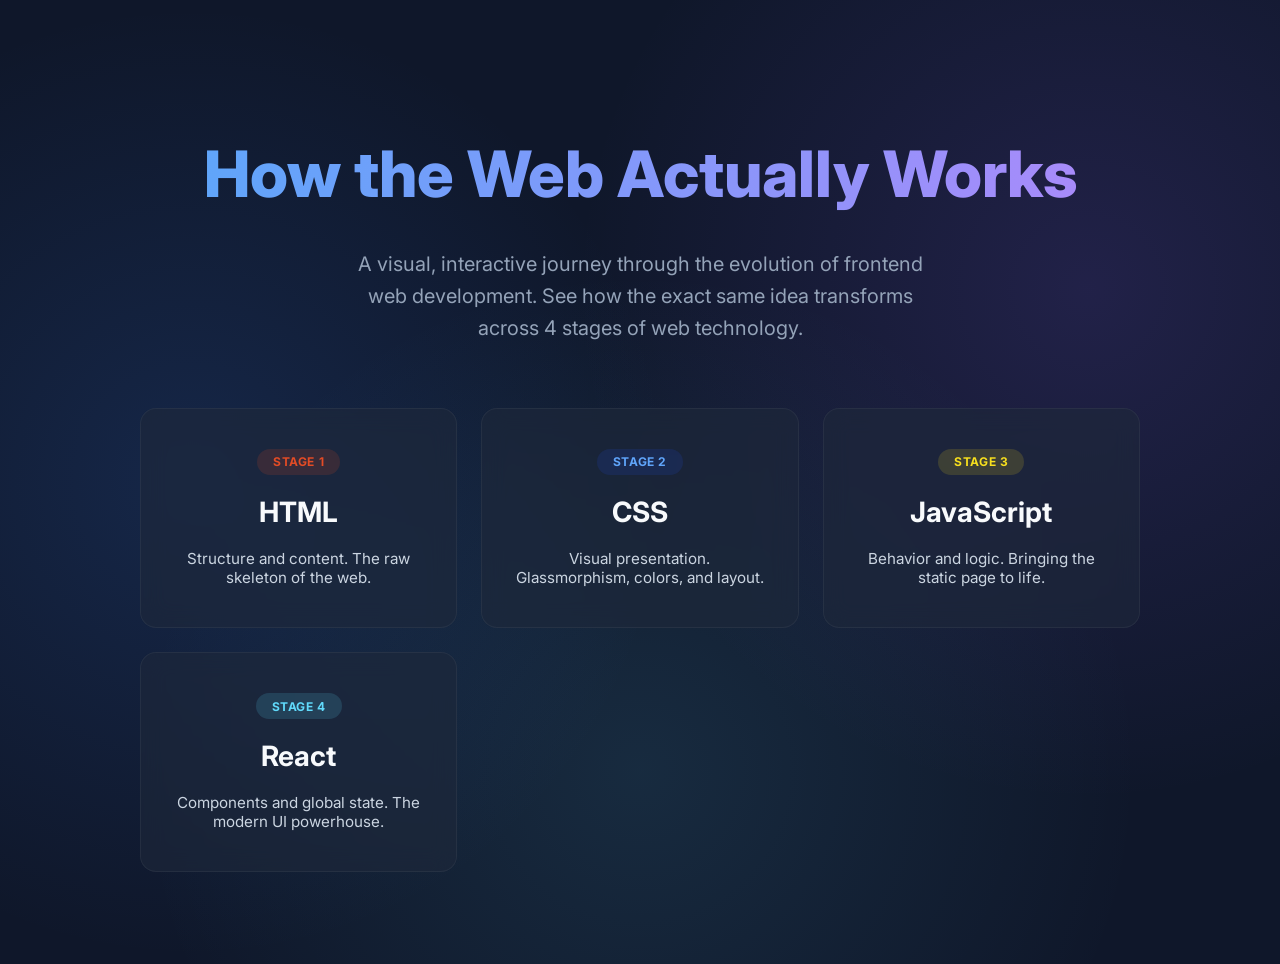
==== commit 7d0e5197: "Phase 2 Upgrade: Premium UI, Split-Screen X-Ray, React Global State" ====
--- a/index.html
+++ b/index.html
@@ -8,10 +8,7 @@
     :root {
       --bg-color: #0f172a;
       --text-color: #f8fafc;
-      --card-bg: #1e293b;
-      --border-color: #334155;
       --primary: #3b82f6;
-      --primary-hover: #2563eb;
       --html-color: #e34c26;
       --css-color: #264de4;
       --js-color: #f7df1e;
@@ -22,6 +19,11 @@
       margin: 0;
       font-family: 'Inter', system-ui, -apple-system, sans-serif;
       background-color: var(--bg-color);
+      /* Mesh gradient background */
+      background-image: 
+        radial-gradient(circle at 15% 50%, rgba(59, 130, 246, 0.15), transparent 40%),
+        radial-gradient(circle at 85% 30%, rgba(139, 92, 246, 0.15), transparent 40%),
+        radial-gradient(circle at 50% 80%, rgba(97, 218, 251, 0.1), transparent 50%);
       color: var(--text-color);
       display: flex;
       flex-direction: column;
@@ -30,15 +32,17 @@
       min-height: 100vh;
       text-align: center;
       padding: 2rem;
+      overflow-x: hidden;
     }
 
     h1 {
-      font-size: 3.5rem;
+      font-size: 4rem;
       font-weight: 800;
       margin-bottom: 1rem;
-      background: linear-gradient(to right, #3b82f6, #8b5cf6);
+      background: linear-gradient(to right, #60a5fa, #a78bfa);
       -webkit-background-clip: text;
       -webkit-text-fill-color: transparent;
+      animation: titleFade 1s cubic-bezier(0.16, 1, 0.3, 1);
     }
 
     p.subtitle {
@@ -47,65 +51,101 @@
       max-width: 600px;
       margin-bottom: 4rem;
       line-height: 1.6;
+      animation: slideUp 1s cubic-bezier(0.16, 1, 0.3, 1) 0.1s backwards;
     }
 
     .nav-grid {
       display: grid;
-      grid-template-columns: repeat(auto-fit, minmax(250px, 1fr));
+      grid-template-columns: repeat(auto-fit, minmax(240px, 1fr));
       gap: 1.5rem;
       width: 100%;
-      max-width: 900px;
+      max-width: 1000px;
+      perspective: 1000px; /* For 3D effects */
+      animation: slideUp 1s cubic-bezier(0.16, 1, 0.3, 1) 0.2s backwards;
     }
 
     .nav-card {
-      background-color: var(--card-bg);
-      border: 1px solid var(--border-color);
+      /* Glassmorphism */
+      background: rgba(30, 41, 59, 0.6);
+      backdrop-filter: blur(12px);
+      -webkit-backdrop-filter: blur(12px);
+      border: 1px solid rgba(255, 255, 255, 0.05);
       border-radius: 1rem;
-      padding: 2rem;
+      padding: 2.5rem 2rem;
       text-decoration: none;
       color: var(--text-color);
-      transition: all 0.3s ease;
+      transition: all 0.5s cubic-bezier(0.175, 0.885, 0.32, 1.275);
       display: flex;
       flex-direction: column;
       align-items: center;
-      gap: 1rem;
+      gap: 1.25rem;
+      transform-style: preserve-3d;
+      position: relative;
+      overflow: hidden;
+    }
+
+    /* Glow effect on hover */
+    .nav-card::before {
+      content: '';
+      position: absolute;
+      top: 0; left: 0; right: 0; bottom: 0;
+      background: linear-gradient(135deg, rgba(255,255,255,0.1), transparent);
+      opacity: 0;
+      transition: opacity 0.3s;
     }
 
     .nav-card:hover {
-      transform: translateY(-5px);
-      box-shadow: 0 10px 25px -5px rgba(0, 0, 0, 0.3);
-      border-color: currentColor;
+      transform: translateY(-10px) rotateX(5deg) rotateY(-5deg);
+      box-shadow: 0 25px 30px -5px rgba(0, 0, 0, 0.3), 0 0 20px rgba(var(--hover-color), 0.2);
+      border-color: rgba(var(--hover-color), 0.5);
+    }
+    
+    .nav-card:hover::before {
+      opacity: 1;
     }
 
     .nav-card h2 {
       margin: 0;
-      font-size: 1.5rem;
+      font-size: 1.75rem;
+      transform: translateZ(20px); /* 3D pop */
     }
-
-    .nav-card.html:hover { border-color: var(--html-color); }
-    .nav-card.css:hover { border-color: var(--css-color); }
-    .nav-card.js:hover { border-color: var(--js-color); }
-    .nav-card.react:hover { border-color: var(--react-color); }
 
     .nav-card p {
       margin: 0;
-      font-size: 0.875rem;
-      color: #94a3b8;
+      font-size: 0.95rem;
+      color: #cbd5e1;
+      transform: translateZ(10px);
     }
 
+    .html { --hover-color: 227, 76, 38; }
+    .css { --hover-color: 38, 77, 228; }
+    .js { --hover-color: 247, 223, 30; }
+    .react { --hover-color: 97, 218, 251; }
+
     .badge {
-      padding: 0.25rem 0.75rem;
+      padding: 0.35rem 1rem;
       border-radius: 999px;
       font-size: 0.75rem;
-      font-weight: 600;
+      font-weight: 700;
       letter-spacing: 0.05em;
       text-transform: uppercase;
+      transform: translateZ(30px);
     }
 
-    .html .badge { background: rgba(227, 76, 38, 0.1); color: var(--html-color); }
-    .css .badge { background: rgba(38, 77, 228, 0.1); color: var(--css-color); }
-    .js .badge { background: rgba(247, 223, 30, 0.1); color: var(--js-color); }
-    .react .badge { background: rgba(97, 218, 251, 0.1); color: var(--react-color); }
+    .html .badge { background: rgba(227, 76, 38, 0.15); color: var(--html-color); }
+    .css .badge { background: rgba(38, 77, 228, 0.15); color: #60a5fa; /* lighter css color */ }
+    .js .badge { background: rgba(247, 223, 30, 0.15); color: var(--js-color); }
+    .react .badge { background: rgba(97, 218, 251, 0.15); color: var(--react-color); }
+
+    @keyframes titleFade {
+      from { opacity: 0; transform: scale(0.95); }
+      to { opacity: 1; transform: scale(1); }
+    }
+
+    @keyframes slideUp {
+      from { opacity: 0; transform: translateY(20px); }
+      to { opacity: 1; transform: translateY(0); }
+    }
   </style>
   <link href="https://fonts.googleapis.com/css2?family=Inter:wght@400;600;800&display=swap" rel="stylesheet">
 </head>
@@ -117,22 +157,22 @@
     <a href="html/" class="nav-card html">
       <span class="badge">Stage 1</span>
       <h2>HTML</h2>
-      <p>Structure and content. The bare bones of the web.</p>
+      <p>Structure and content. The raw skeleton of the web.</p>
     </a>
     <a href="css/" class="nav-card css">
       <span class="badge">Stage 2</span>
       <h2>CSS</h2>
-      <p>Visual presentation. Making things look good.</p>
+      <p>Visual presentation. Glassmorphism, colors, and layout.</p>
     </a>
     <a href="js/" class="nav-card js">
       <span class="badge">Stage 3</span>
       <h2>JavaScript</h2>
-      <p>Behavior and logic. Adding interactivity.</p>
+      <p>Behavior and logic. Bringing the static page to life.</p>
     </a>
     <a href="react/" class="nav-card react">
       <span class="badge">Stage 4</span>
       <h2>React</h2>
-      <p>Components and state. Building modern UIs.</p>
+      <p>Components and global state. The modern UI powerhouse.</p>
     </a>
   </div>
 </body>
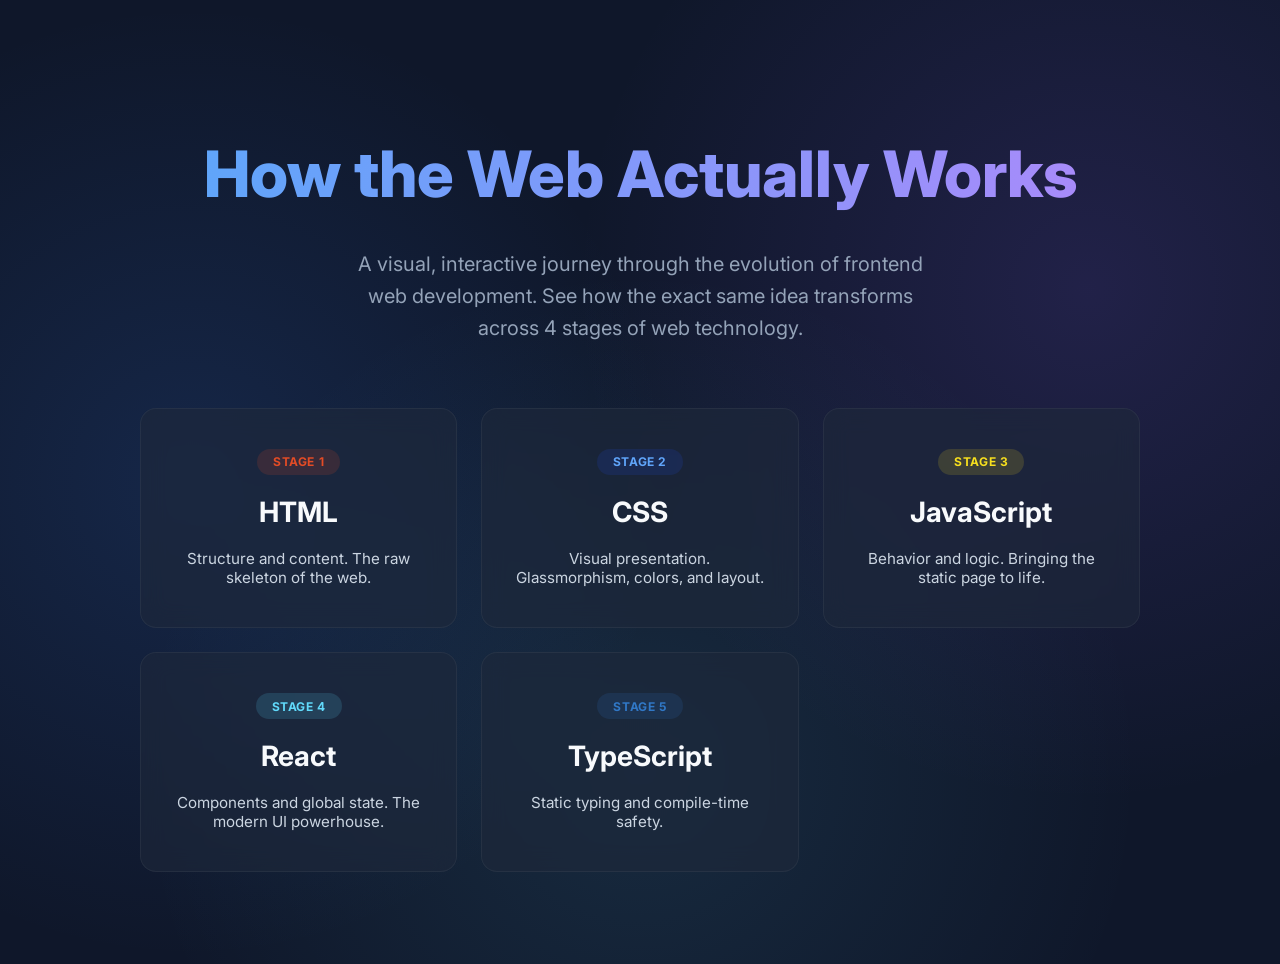
==== commit 5991568f: "Phase 3: Add TypeScript stage, knowledge panels, and bug fixes" ====
--- a/index.html
+++ b/index.html
@@ -107,14 +107,12 @@
     .nav-card h2 {
       margin: 0;
       font-size: 1.75rem;
-      transform: translateZ(20px); /* 3D pop */
     }
 
     .nav-card p {
       margin: 0;
       font-size: 0.95rem;
       color: #cbd5e1;
-      transform: translateZ(10px);
     }
 
     .html { --hover-color: 227, 76, 38; }
@@ -129,7 +127,6 @@
       font-weight: 700;
       letter-spacing: 0.05em;
       text-transform: uppercase;
-      transform: translateZ(30px);
     }
 
     .html .badge { background: rgba(227, 76, 38, 0.15); color: var(--html-color); }
@@ -174,6 +171,11 @@
       <h2>React</h2>
       <p>Components and global state. The modern UI powerhouse.</p>
     </a>
+    <a href="typescript/" class="nav-card typescript" style="--hover-color: 49, 120, 198;">
+      <span class="badge" style="background: rgba(49, 120, 198, 0.15); color: #3178C6;">Stage 5</span>
+      <h2>TypeScript</h2>
+      <p>Static typing and compile-time safety.</p>
+    </a>
   </div>
 </body>
 </html>
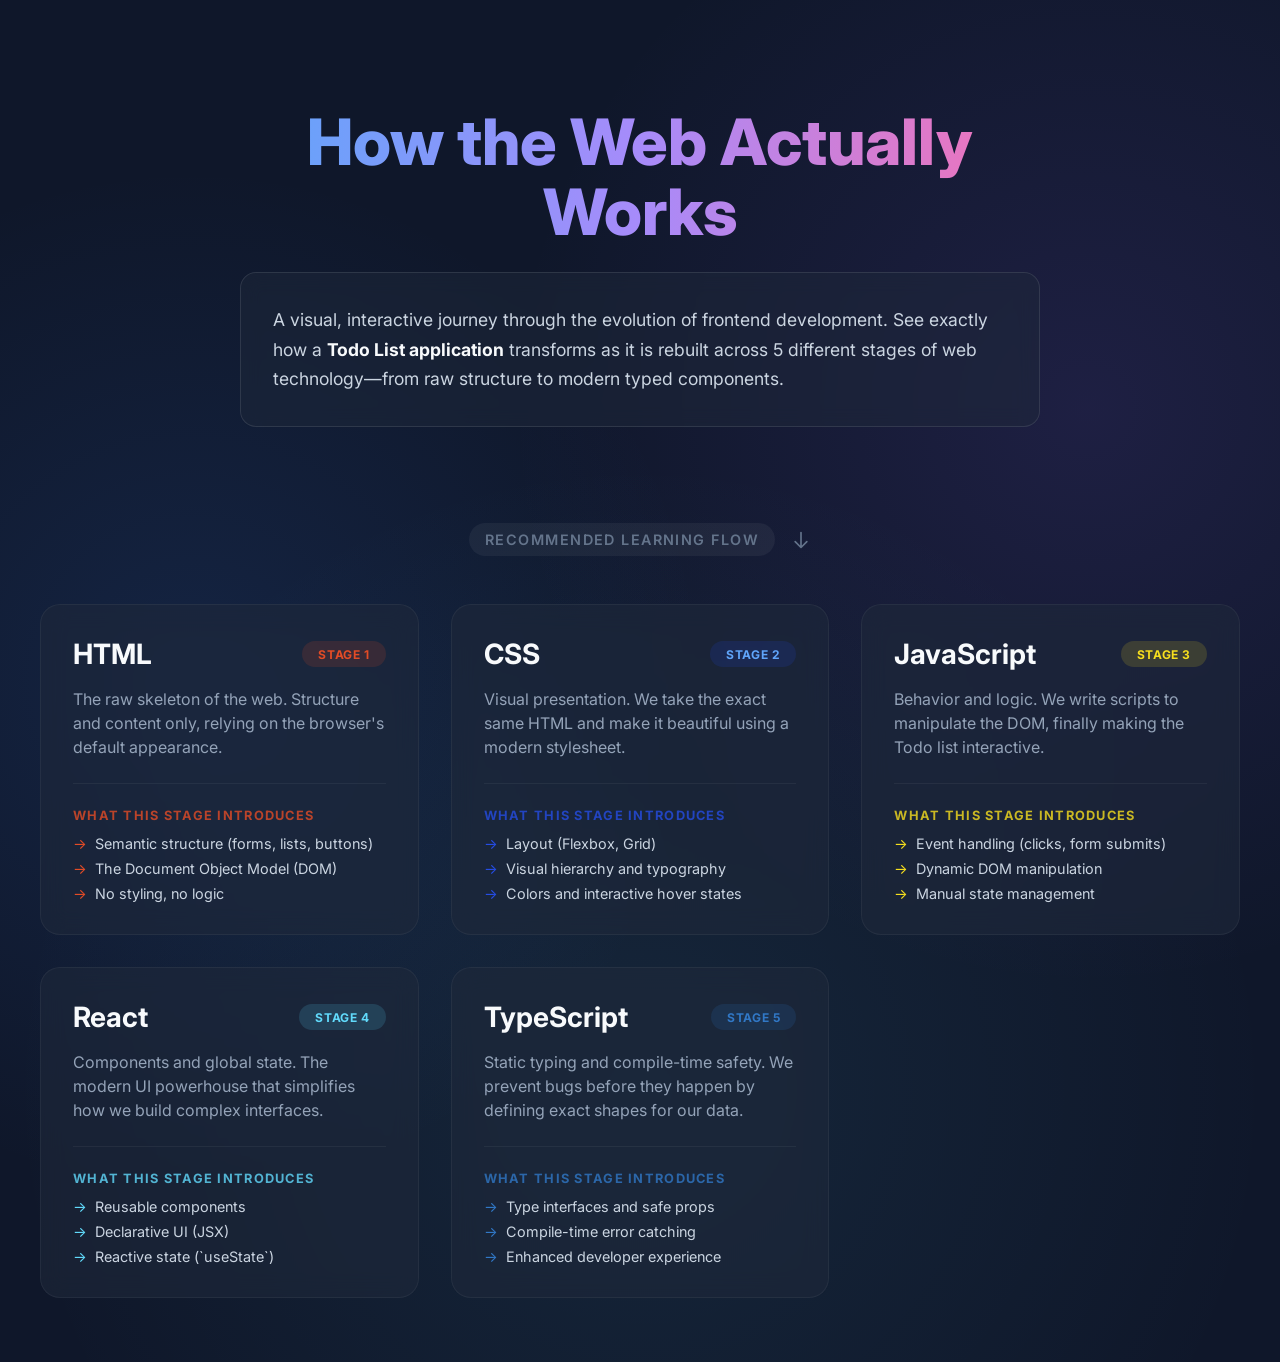
==== commit 814f9c12: "feat: transform repo into 5-stage interactive teaching tool with Todo App" ====
--- a/index.html
+++ b/index.html
@@ -13,6 +13,7 @@
       --css-color: #264de4;
       --js-color: #f7df1e;
       --react-color: #61dafb;
+      --ts-color: #3178C6;
     }
 
     body {
@@ -21,104 +22,189 @@
       background-color: var(--bg-color);
       /* Mesh gradient background */
       background-image: 
-        radial-gradient(circle at 15% 50%, rgba(59, 130, 246, 0.15), transparent 40%),
-        radial-gradient(circle at 85% 30%, rgba(139, 92, 246, 0.15), transparent 40%),
-        radial-gradient(circle at 50% 80%, rgba(97, 218, 251, 0.1), transparent 50%);
+        radial-gradient(circle at 15% 50%, rgba(59, 130, 246, 0.12), transparent 40%),
+        radial-gradient(circle at 85% 30%, rgba(139, 92, 246, 0.12), transparent 40%),
+        radial-gradient(circle at 50% 80%, rgba(97, 218, 251, 0.08), transparent 50%);
       color: var(--text-color);
       display: flex;
       flex-direction: column;
       align-items: center;
-      justify-content: center;
       min-height: 100vh;
       text-align: center;
-      padding: 2rem;
+      padding: 4rem 2rem;
       overflow-x: hidden;
     }
 
+    .hero-section {
+      max-width: 800px;
+      margin-bottom: 4rem;
+      animation: slideUp 1s cubic-bezier(0.16, 1, 0.3, 1) backwards;
+    }
+
     h1 {
-      font-size: 4rem;
+      font-size: clamp(3rem, 5vw, 4.5rem);
       font-weight: 800;
-      margin-bottom: 1rem;
-      background: linear-gradient(to right, #60a5fa, #a78bfa);
+      line-height: 1.1;
+      margin-bottom: 1.5rem;
+      background: linear-gradient(to right, #60a5fa, #a78bfa, #f472b6);
       -webkit-background-clip: text;
       -webkit-text-fill-color: transparent;
-      animation: titleFade 1s cubic-bezier(0.16, 1, 0.3, 1);
-    }
-
-    p.subtitle {
-      font-size: 1.25rem;
-      color: #94a3b8;
-      max-width: 600px;
-      margin-bottom: 4rem;
-      line-height: 1.6;
+    }
+
+    .concept-box {
+      background: rgba(30, 41, 59, 0.5);
+      border: 1px solid rgba(255, 255, 255, 0.1);
+      border-radius: 1rem;
+      padding: 2rem;
+      margin-bottom: 2rem;
+      text-align: left;
+      backdrop-filter: blur(10px);
+    }
+
+    .concept-box p {
+      font-size: 1.1rem;
+      color: #cbd5e1;
+      line-height: 1.7;
+      margin: 0;
+    }
+
+    .concept-box strong {
+      color: #f8fafc;
+    }
+
+    .flow-indicator {
+      display: flex;
+      align-items: center;
+      justify-content: center;
+      gap: 1rem;
+      margin-bottom: 3rem;
+      color: #64748b;
+      font-weight: 600;
+      font-size: 0.9rem;
+      text-transform: uppercase;
+      letter-spacing: 0.1em;
       animation: slideUp 1s cubic-bezier(0.16, 1, 0.3, 1) 0.1s backwards;
+    }
+
+    .flow-indicator span {
+      background: rgba(255, 255, 255, 0.05);
+      padding: 0.5rem 1rem;
+      border-radius: 99px;
+    }
+
+    .flow-indicator svg {
+      width: 20px;
+      height: 20px;
     }
 
     .nav-grid {
       display: grid;
-      grid-template-columns: repeat(auto-fit, minmax(240px, 1fr));
-      gap: 1.5rem;
+      grid-template-columns: repeat(auto-fit, minmax(300px, 1fr));
+      gap: 2rem;
       width: 100%;
-      max-width: 1000px;
-      perspective: 1000px; /* For 3D effects */
+      max-width: 1200px;
+      perspective: 1000px;
       animation: slideUp 1s cubic-bezier(0.16, 1, 0.3, 1) 0.2s backwards;
     }
 
     .nav-card {
-      /* Glassmorphism */
       background: rgba(30, 41, 59, 0.6);
       backdrop-filter: blur(12px);
       -webkit-backdrop-filter: blur(12px);
       border: 1px solid rgba(255, 255, 255, 0.05);
-      border-radius: 1rem;
-      padding: 2.5rem 2rem;
+      border-radius: 1.25rem;
+      padding: 2rem;
       text-decoration: none;
       color: var(--text-color);
-      transition: all 0.5s cubic-bezier(0.175, 0.885, 0.32, 1.275);
+      transition: all 0.4s cubic-bezier(0.175, 0.885, 0.32, 1.275);
       display: flex;
       flex-direction: column;
-      align-items: center;
-      gap: 1.25rem;
-      transform-style: preserve-3d;
+      text-align: left;
       position: relative;
       overflow: hidden;
-    }
-
-    /* Glow effect on hover */
+      transform-style: preserve-3d;
+    }
+
     .nav-card::before {
       content: '';
       position: absolute;
       top: 0; left: 0; right: 0; bottom: 0;
-      background: linear-gradient(135deg, rgba(255,255,255,0.1), transparent);
+      background: linear-gradient(135deg, rgba(255,255,255,0.05), transparent);
       opacity: 0;
       transition: opacity 0.3s;
     }
 
     .nav-card:hover {
-      transform: translateY(-10px) rotateX(5deg) rotateY(-5deg);
-      box-shadow: 0 25px 30px -5px rgba(0, 0, 0, 0.3), 0 0 20px rgba(var(--hover-color), 0.2);
-      border-color: rgba(var(--hover-color), 0.5);
+      transform: translateY(-8px) scale(1.02);
+      box-shadow: 0 20px 40px -10px rgba(0, 0, 0, 0.5), 0 0 20px rgba(var(--hover-color), 0.15);
+      border-color: rgba(var(--hover-color), 0.4);
     }
     
     .nav-card:hover::before {
       opacity: 1;
     }
 
+    .card-header {
+      display: flex;
+      justify-content: space-between;
+      align-items: center;
+      margin-bottom: 1rem;
+    }
+
     .nav-card h2 {
       margin: 0;
       font-size: 1.75rem;
-    }
-
-    .nav-card p {
+      font-weight: 700;
+    }
+
+    .nav-card p.desc {
+      margin: 0 0 1.5rem 0;
+      font-size: 1rem;
+      color: #94a3b8;
+      line-height: 1.5;
+    }
+
+    .whats-new {
+      margin-top: auto;
+      padding-top: 1.5rem;
+      border-top: 1px solid rgba(255,255,255,0.05);
+    }
+
+    .whats-new h3 {
+      font-size: 0.8rem;
+      text-transform: uppercase;
+      letter-spacing: 0.1em;
+      color: rgba(var(--hover-color), 0.8);
+      margin: 0 0 0.75rem 0;
+    }
+
+    .whats-new ul {
+      list-style: none;
+      padding: 0;
       margin: 0;
-      font-size: 0.95rem;
+      display: flex;
+      flex-direction: column;
+      gap: 0.5rem;
+    }
+
+    .whats-new li {
+      font-size: 0.9rem;
       color: #cbd5e1;
+      display: flex;
+      align-items: flex-start;
+      gap: 0.5rem;
+    }
+
+    .whats-new li::before {
+      content: '→';
+      color: rgba(var(--hover-color), 1);
     }
 
     .html { --hover-color: 227, 76, 38; }
     .css { --hover-color: 38, 77, 228; }
     .js { --hover-color: 247, 223, 30; }
     .react { --hover-color: 97, 218, 251; }
+    .ts { --hover-color: 49, 120, 198; }
 
     .badge {
       padding: 0.35rem 1rem;
@@ -130,52 +216,129 @@
     }
 
     .html .badge { background: rgba(227, 76, 38, 0.15); color: var(--html-color); }
-    .css .badge { background: rgba(38, 77, 228, 0.15); color: #60a5fa; /* lighter css color */ }
+    .css .badge { background: rgba(38, 77, 228, 0.15); color: #60a5fa; }
     .js .badge { background: rgba(247, 223, 30, 0.15); color: var(--js-color); }
     .react .badge { background: rgba(97, 218, 251, 0.15); color: var(--react-color); }
-
-    @keyframes titleFade {
-      from { opacity: 0; transform: scale(0.95); }
-      to { opacity: 1; transform: scale(1); }
-    }
+    .ts .badge { background: rgba(49, 120, 198, 0.15); color: var(--ts-color); }
 
     @keyframes slideUp {
-      from { opacity: 0; transform: translateY(20px); }
+      from { opacity: 0; transform: translateY(30px); }
       to { opacity: 1; transform: translateY(0); }
     }
+    
+    /* Responsive grid tweaks */
+    @media (min-width: 1024px) {
+      .nav-grid {
+        grid-template-columns: repeat(3, 1fr);
+      }
+      .ts.nav-card {
+        grid-column: 2 / 3;
+      }
+    }
   </style>
-  <link href="https://fonts.googleapis.com/css2?family=Inter:wght@400;600;800&display=swap" rel="stylesheet">
+  <link href="https://fonts.googleapis.com/css2?family=Inter:wght@400;600;700;800&display=swap" rel="stylesheet">
 </head>
 <body>
-  <h1>How the Web Actually Works</h1>
-  <p class="subtitle">A visual, interactive journey through the evolution of frontend web development. See how the exact same idea transforms across 4 stages of web technology.</p>
+
+  <div class="hero-section">
+    <h1>How the Web Actually Works</h1>
+    
+    <div class="concept-box">
+      <p>A visual, interactive journey through the evolution of frontend development. See exactly how a <strong>Todo List application</strong> transforms as it is rebuilt across 5 different stages of web technology—from raw structure to modern typed components.</p>
+    </div>
+  </div>
+
+  <div class="flow-indicator">
+    <span>Recommended Learning Flow</span>
+    <svg fill="none" stroke="currentColor" viewBox="0 0 24 24"><path stroke-linecap="round" stroke-linejoin="round" stroke-width="2" d="M19 14l-7 7m0 0l-7-7m7 7V3"></path></svg>
+  </div>
 
   <div class="nav-grid">
+    <!-- Stage 1 -->
     <a href="html/" class="nav-card html">
-      <span class="badge">Stage 1</span>
-      <h2>HTML</h2>
-      <p>Structure and content. The raw skeleton of the web.</p>
-    </a>
+      <div class="card-header">
+        <h2>HTML</h2>
+        <span class="badge">Stage 1</span>
+      </div>
+      <p class="desc">The raw skeleton of the web. Structure and content only, relying on the browser's default appearance.</p>
+      <div class="whats-new">
+        <h3>What this stage introduces</h3>
+        <ul>
+          <li>Semantic structure (forms, lists, buttons)</li>
+          <li>The Document Object Model (DOM)</li>
+          <li>No styling, no logic</li>
+        </ul>
+      </div>
+    </a>
+
+    <!-- Stage 2 -->
     <a href="css/" class="nav-card css">
-      <span class="badge">Stage 2</span>
-      <h2>CSS</h2>
-      <p>Visual presentation. Glassmorphism, colors, and layout.</p>
-    </a>
+      <div class="card-header">
+        <h2>CSS</h2>
+        <span class="badge">Stage 2</span>
+      </div>
+      <p class="desc">Visual presentation. We take the exact same HTML and make it beautiful using a modern stylesheet.</p>
+      <div class="whats-new">
+        <h3>What this stage introduces</h3>
+        <ul>
+          <li>Layout (Flexbox, Grid)</li>
+          <li>Visual hierarchy and typography</li>
+          <li>Colors and interactive hover states</li>
+        </ul>
+      </div>
+    </a>
+
+    <!-- Stage 3 -->
     <a href="js/" class="nav-card js">
-      <span class="badge">Stage 3</span>
-      <h2>JavaScript</h2>
-      <p>Behavior and logic. Bringing the static page to life.</p>
-    </a>
+      <div class="card-header">
+        <h2>JavaScript</h2>
+        <span class="badge">Stage 3</span>
+      </div>
+      <p class="desc">Behavior and logic. We write scripts to manipulate the DOM, finally making the Todo list interactive.</p>
+      <div class="whats-new">
+        <h3>What this stage introduces</h3>
+        <ul>
+          <li>Event handling (clicks, form submits)</li>
+          <li>Dynamic DOM manipulation</li>
+          <li>Manual state management</li>
+        </ul>
+      </div>
+    </a>
+
+    <!-- Stage 4 -->
     <a href="react/" class="nav-card react">
-      <span class="badge">Stage 4</span>
-      <h2>React</h2>
-      <p>Components and global state. The modern UI powerhouse.</p>
-    </a>
-    <a href="typescript/" class="nav-card typescript" style="--hover-color: 49, 120, 198;">
-      <span class="badge" style="background: rgba(49, 120, 198, 0.15); color: #3178C6;">Stage 5</span>
-      <h2>TypeScript</h2>
-      <p>Static typing and compile-time safety.</p>
+      <div class="card-header">
+        <h2>React</h2>
+        <span class="badge">Stage 4</span>
+      </div>
+      <p class="desc">Components and global state. The modern UI powerhouse that simplifies how we build complex interfaces.</p>
+      <div class="whats-new">
+        <h3>What this stage introduces</h3>
+        <ul>
+          <li>Reusable components</li>
+          <li>Declarative UI (JSX)</li>
+          <li>Reactive state (`useState`)</li>
+        </ul>
+      </div>
+    </a>
+
+    <!-- Stage 5 -->
+    <a href="typescript/" class="nav-card ts">
+      <div class="card-header">
+        <h2>TypeScript</h2>
+        <span class="badge">Stage 5</span>
+      </div>
+      <p class="desc">Static typing and compile-time safety. We prevent bugs before they happen by defining exact shapes for our data.</p>
+      <div class="whats-new">
+        <h3>What this stage introduces</h3>
+        <ul>
+          <li>Type interfaces and safe props</li>
+          <li>Compile-time error catching</li>
+          <li>Enhanced developer experience</li>
+        </ul>
+      </div>
     </a>
   </div>
+
 </body>
 </html>
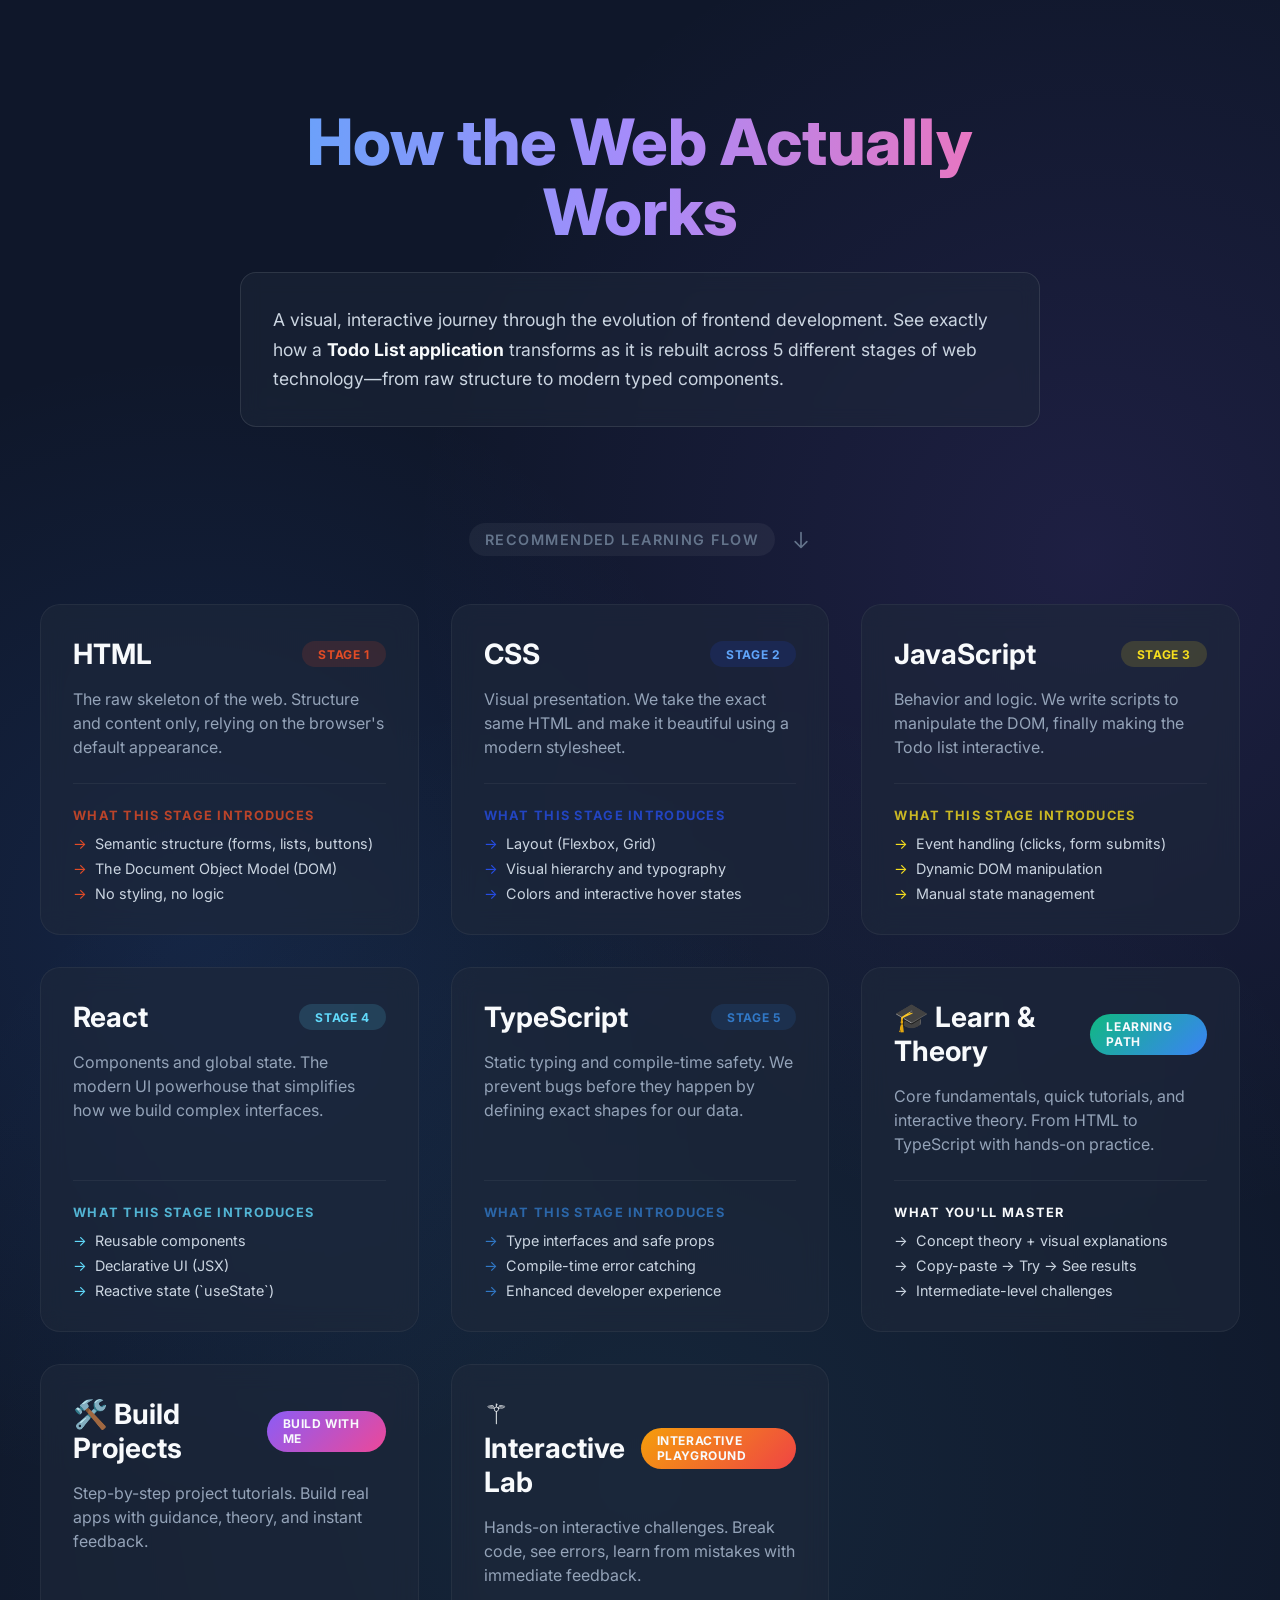
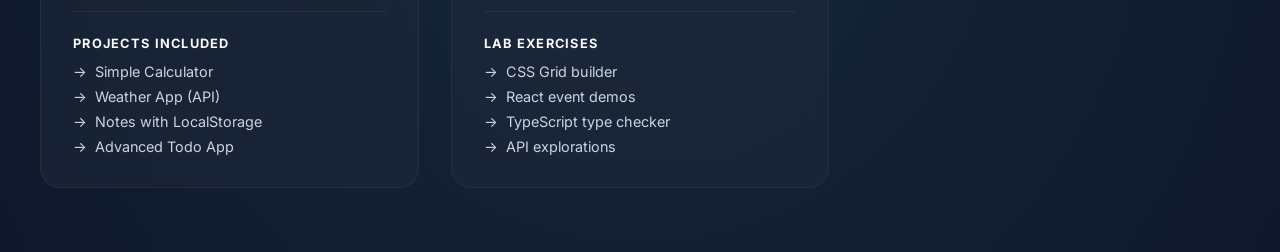
==== commit b26506ba: "Add 4 new projects: calculator, weather, notes, advanced_todos - calculator/: Basic calculator app -" ====
--- a/index.html
+++ b/index.html
@@ -338,6 +338,57 @@
         </ul>
       </div>
     </a>
+
+    <!-- NEW LEARNING PATH SECTIONS -->
+    <a href="learn/" class="nav-card learn-new">
+      <div class="card-header">
+        <h2>🎓 Learn & Theory</h2>
+        <span class="badge" style="background: linear-gradient(135deg, #10b981, #3b82f6);">Learning Path</span>
+      </div>
+      <p class="desc">Core fundamentals, quick tutorials, and interactive theory. From HTML to TypeScript with hands-on practice.</p>
+      <div class="whats-new">
+        <h3>What you'll master</h3>
+        <ul>
+          <li>Concept theory + visual explanations</li>
+          <li>Copy-paste → Try → See results</li>
+          <li>Intermediate-level challenges</li>
+        </ul>
+      </div>
+    </a>
+
+    <a href="projects/" class="nav-card projects-new">
+      <div class="card-header">
+        <h2>🛠️ Build Projects</h2>
+        <span class="badge" style="background: linear-gradient(135deg, #8b5cf6, #ec4899);">Build With Me</span>
+      </div>
+      <p class="desc">Step-by-step project tutorials. Build real apps with guidance, theory, and instant feedback.</p>
+      <div class="whats-new">
+        <h3>Projects included</h3>
+        <ul>
+          <li>Simple Calculator</li>
+          <li>Weather App (API)</li>
+          <li>Notes with LocalStorage</li>
+          <li>Advanced Todo App</li>
+        </ul>
+      </div>
+    </a>
+
+    <a href="lab/" class="nav-card lab-new">
+      <div class="card-header">
+        <h2>⚚ Interactive Lab</h2>
+        <span class="badge" style="background: linear-gradient(135deg, #f59e0b, #ef4444);">Interactive Playground</span>
+      </div>
+      <p class="desc">Hands-on interactive challenges. Break code, see errors, learn from mistakes with immediate feedback.</p>
+      <div class="whats-new">
+        <h3>Lab exercises</h3>
+        <ul>
+          <li>CSS Grid builder</li>
+          <li>React event demos</li>
+          <li>TypeScript type checker</li>
+          <li>API explorations</li>
+        </ul>
+      </div>
+    </a>
   </div>
 
 </body>
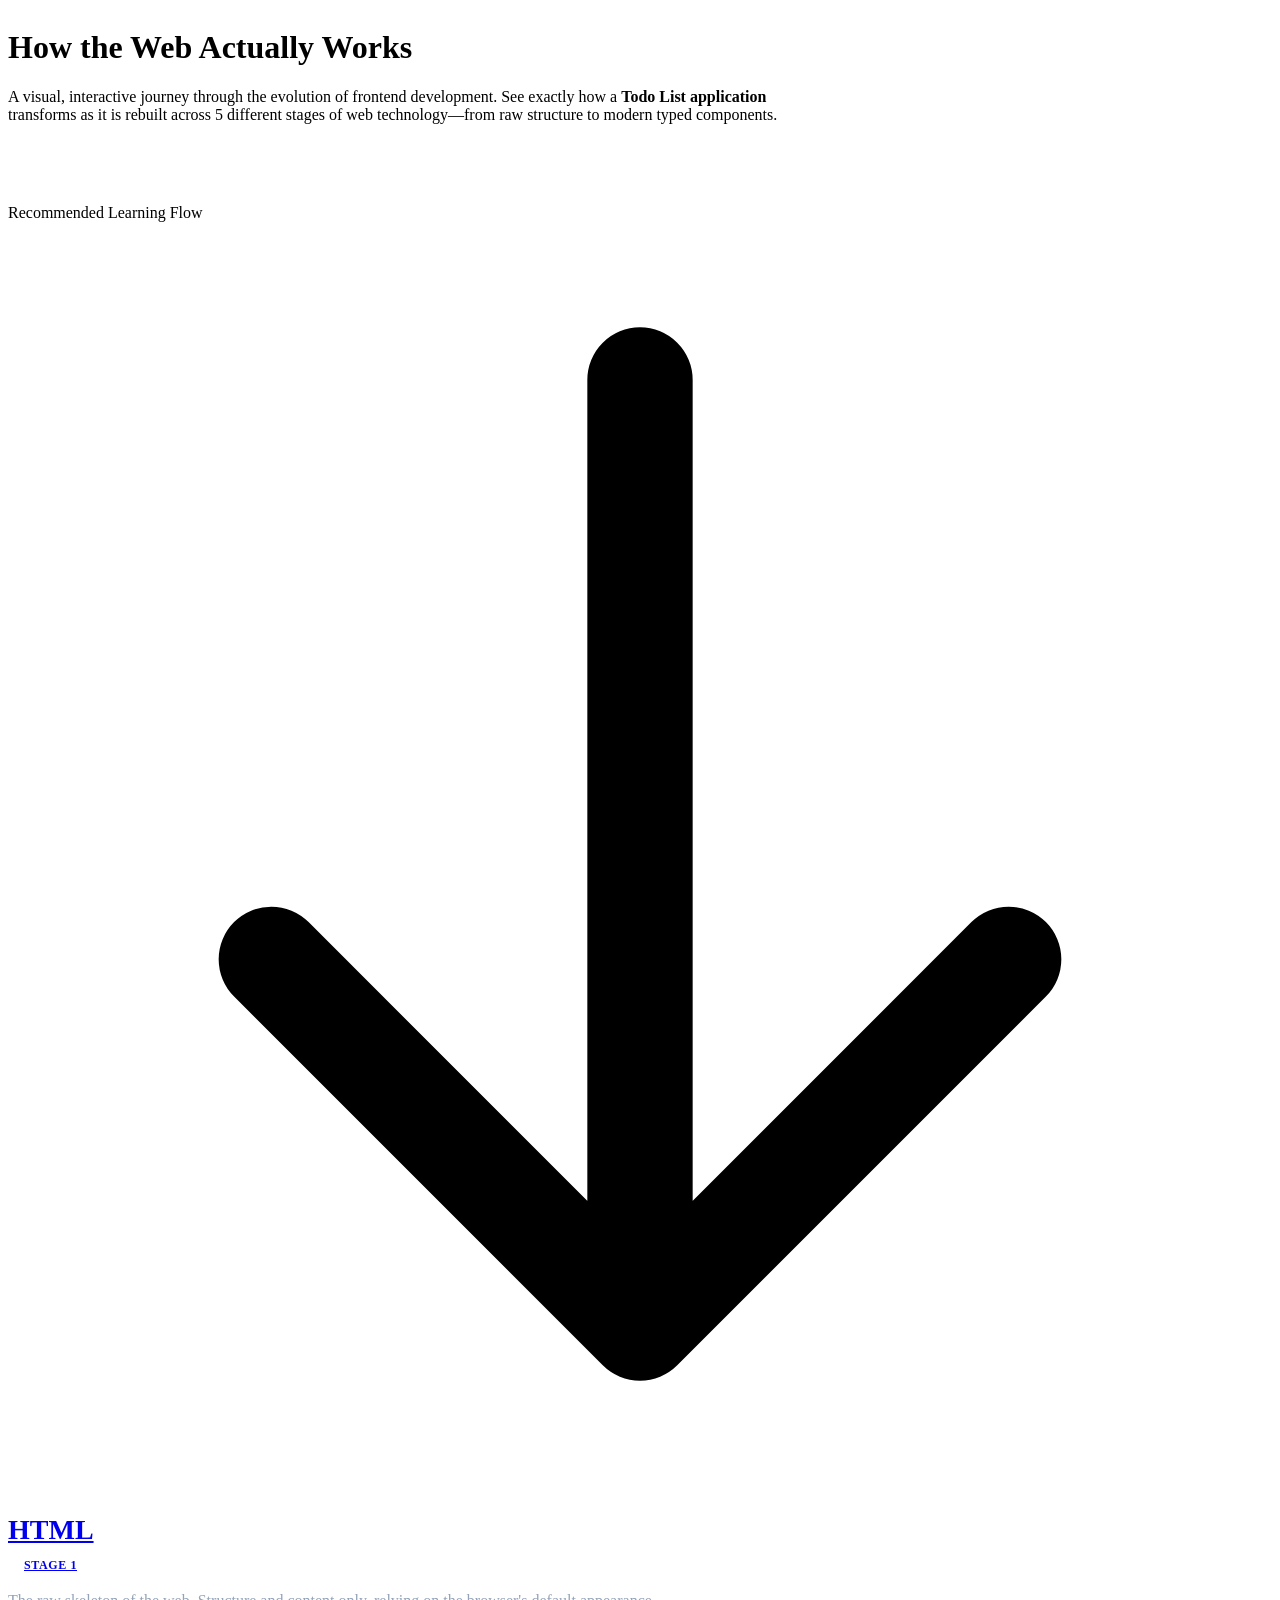
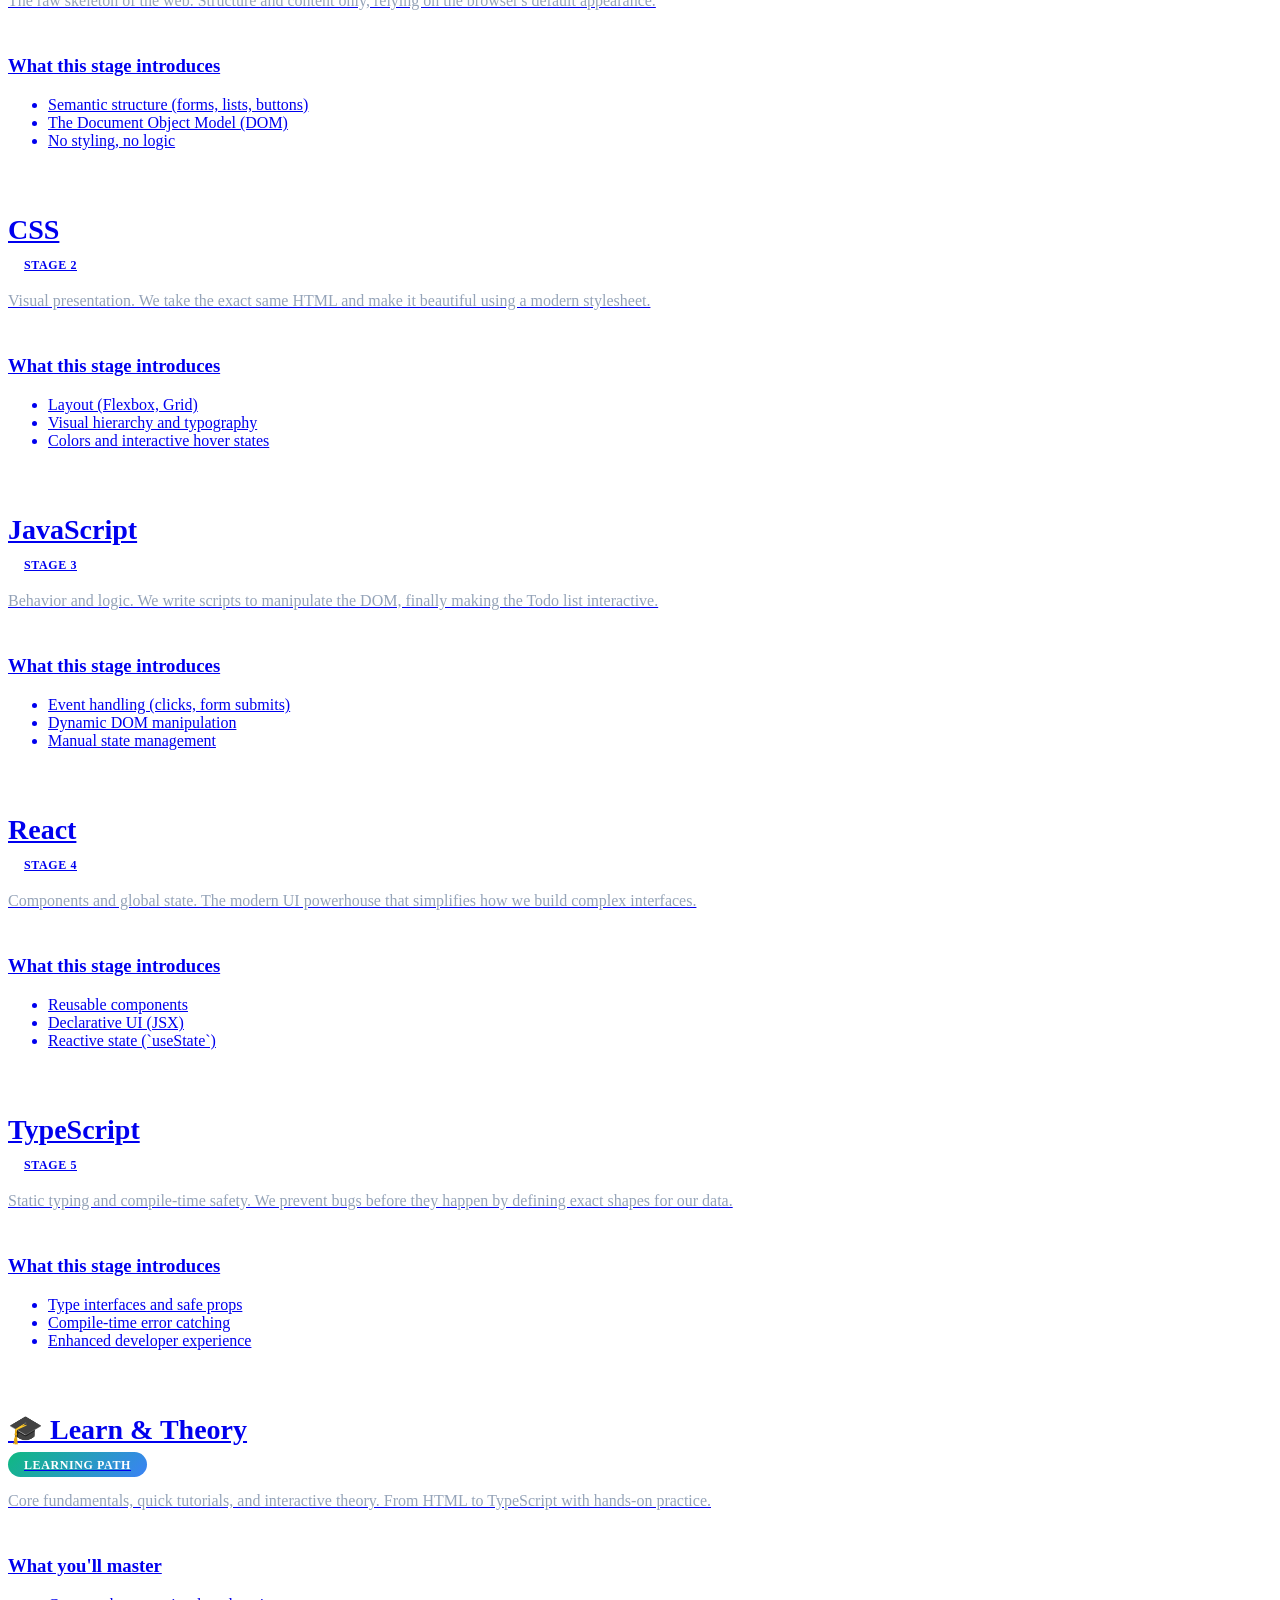
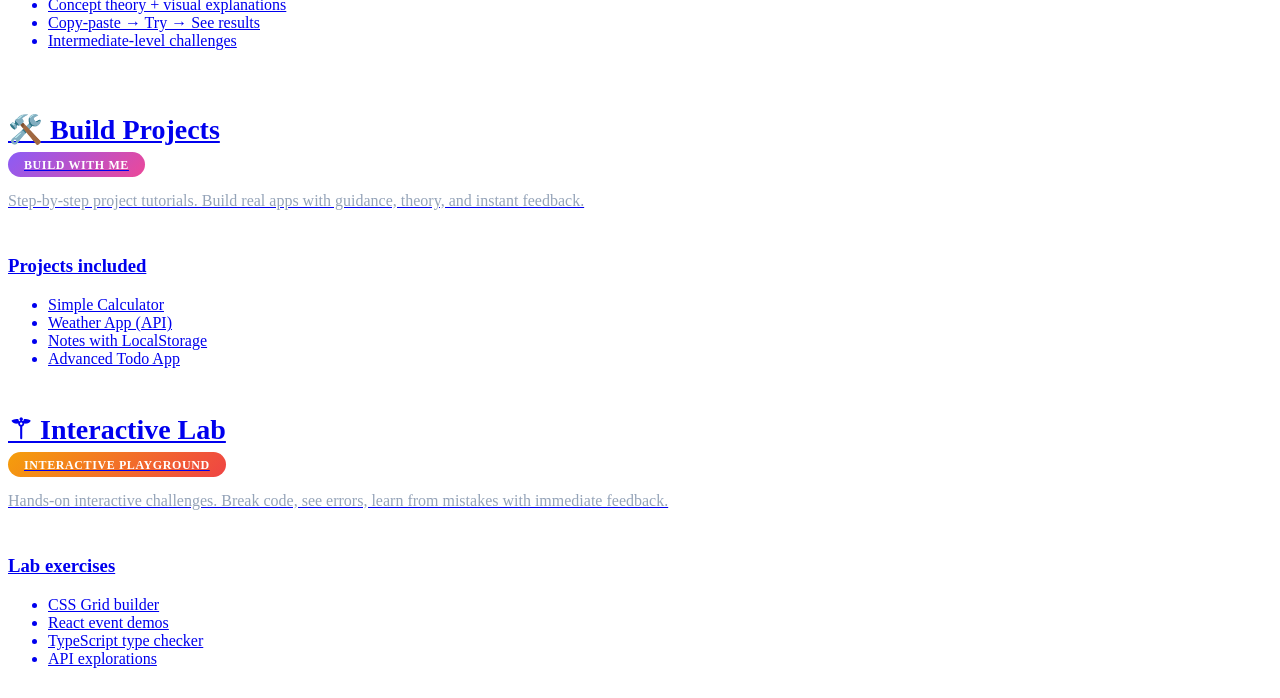
==== commit a6201480: "Add main.css and fix navigation bugs - Fix scroll lock, button styling, and learning path layout" ====
--- a/index.html
+++ b/index.html
@@ -4,239 +4,8 @@
   <meta charset="UTF-8">
   <meta name="viewport" content="width=device-width, initial-scale=1.0">
   <title>How the Web Actually Works</title>
-  <style>
-    :root {
-      --bg-color: #0f172a;
-      --text-color: #f8fafc;
-      --primary: #3b82f6;
-      --html-color: #e34c26;
-      --css-color: #264de4;
-      --js-color: #f7df1e;
-      --react-color: #61dafb;
-      --ts-color: #3178C6;
-    }
-
-    body {
-      margin: 0;
-      font-family: 'Inter', system-ui, -apple-system, sans-serif;
-      background-color: var(--bg-color);
-      /* Mesh gradient background */
-      background-image: 
-        radial-gradient(circle at 15% 50%, rgba(59, 130, 246, 0.12), transparent 40%),
-        radial-gradient(circle at 85% 30%, rgba(139, 92, 246, 0.12), transparent 40%),
-        radial-gradient(circle at 50% 80%, rgba(97, 218, 251, 0.08), transparent 50%);
-      color: var(--text-color);
-      display: flex;
-      flex-direction: column;
-      align-items: center;
-      min-height: 100vh;
-      text-align: center;
-      padding: 4rem 2rem;
-      overflow-x: hidden;
-    }
-
-    .hero-section {
-      max-width: 800px;
-      margin-bottom: 4rem;
-      animation: slideUp 1s cubic-bezier(0.16, 1, 0.3, 1) backwards;
-    }
-
-    h1 {
-      font-size: clamp(3rem, 5vw, 4.5rem);
-      font-weight: 800;
-      line-height: 1.1;
-      margin-bottom: 1.5rem;
-      background: linear-gradient(to right, #60a5fa, #a78bfa, #f472b6);
-      -webkit-background-clip: text;
-      -webkit-text-fill-color: transparent;
-    }
-
-    .concept-box {
-      background: rgba(30, 41, 59, 0.5);
-      border: 1px solid rgba(255, 255, 255, 0.1);
-      border-radius: 1rem;
-      padding: 2rem;
-      margin-bottom: 2rem;
-      text-align: left;
-      backdrop-filter: blur(10px);
-    }
-
-    .concept-box p {
-      font-size: 1.1rem;
-      color: #cbd5e1;
-      line-height: 1.7;
-      margin: 0;
-    }
-
-    .concept-box strong {
-      color: #f8fafc;
-    }
-
-    .flow-indicator {
-      display: flex;
-      align-items: center;
-      justify-content: center;
-      gap: 1rem;
-      margin-bottom: 3rem;
-      color: #64748b;
-      font-weight: 600;
-      font-size: 0.9rem;
-      text-transform: uppercase;
-      letter-spacing: 0.1em;
-      animation: slideUp 1s cubic-bezier(0.16, 1, 0.3, 1) 0.1s backwards;
-    }
-
-    .flow-indicator span {
-      background: rgba(255, 255, 255, 0.05);
-      padding: 0.5rem 1rem;
-      border-radius: 99px;
-    }
-
-    .flow-indicator svg {
-      width: 20px;
-      height: 20px;
-    }
-
-    .nav-grid {
-      display: grid;
-      grid-template-columns: repeat(auto-fit, minmax(300px, 1fr));
-      gap: 2rem;
-      width: 100%;
-      max-width: 1200px;
-      perspective: 1000px;
-      animation: slideUp 1s cubic-bezier(0.16, 1, 0.3, 1) 0.2s backwards;
-    }
-
-    .nav-card {
-      background: rgba(30, 41, 59, 0.6);
-      backdrop-filter: blur(12px);
-      -webkit-backdrop-filter: blur(12px);
-      border: 1px solid rgba(255, 255, 255, 0.05);
-      border-radius: 1.25rem;
-      padding: 2rem;
-      text-decoration: none;
-      color: var(--text-color);
-      transition: all 0.4s cubic-bezier(0.175, 0.885, 0.32, 1.275);
-      display: flex;
-      flex-direction: column;
-      text-align: left;
-      position: relative;
-      overflow: hidden;
-      transform-style: preserve-3d;
-    }
-
-    .nav-card::before {
-      content: '';
-      position: absolute;
-      top: 0; left: 0; right: 0; bottom: 0;
-      background: linear-gradient(135deg, rgba(255,255,255,0.05), transparent);
-      opacity: 0;
-      transition: opacity 0.3s;
-    }
-
-    .nav-card:hover {
-      transform: translateY(-8px) scale(1.02);
-      box-shadow: 0 20px 40px -10px rgba(0, 0, 0, 0.5), 0 0 20px rgba(var(--hover-color), 0.15);
-      border-color: rgba(var(--hover-color), 0.4);
-    }
-    
-    .nav-card:hover::before {
-      opacity: 1;
-    }
-
-    .card-header {
-      display: flex;
-      justify-content: space-between;
-      align-items: center;
-      margin-bottom: 1rem;
-    }
-
-    .nav-card h2 {
-      margin: 0;
-      font-size: 1.75rem;
-      font-weight: 700;
-    }
-
-    .nav-card p.desc {
-      margin: 0 0 1.5rem 0;
-      font-size: 1rem;
-      color: #94a3b8;
-      line-height: 1.5;
-    }
-
-    .whats-new {
-      margin-top: auto;
-      padding-top: 1.5rem;
-      border-top: 1px solid rgba(255,255,255,0.05);
-    }
-
-    .whats-new h3 {
-      font-size: 0.8rem;
-      text-transform: uppercase;
-      letter-spacing: 0.1em;
-      color: rgba(var(--hover-color), 0.8);
-      margin: 0 0 0.75rem 0;
-    }
-
-    .whats-new ul {
-      list-style: none;
-      padding: 0;
-      margin: 0;
-      display: flex;
-      flex-direction: column;
-      gap: 0.5rem;
-    }
-
-    .whats-new li {
-      font-size: 0.9rem;
-      color: #cbd5e1;
-      display: flex;
-      align-items: flex-start;
-      gap: 0.5rem;
-    }
-
-    .whats-new li::before {
-      content: '→';
-      color: rgba(var(--hover-color), 1);
-    }
-
-    .html { --hover-color: 227, 76, 38; }
-    .css { --hover-color: 38, 77, 228; }
-    .js { --hover-color: 247, 223, 30; }
-    .react { --hover-color: 97, 218, 251; }
-    .ts { --hover-color: 49, 120, 198; }
-
-    .badge {
-      padding: 0.35rem 1rem;
-      border-radius: 999px;
-      font-size: 0.75rem;
-      font-weight: 700;
-      letter-spacing: 0.05em;
-      text-transform: uppercase;
-    }
-
-    .html .badge { background: rgba(227, 76, 38, 0.15); color: var(--html-color); }
-    .css .badge { background: rgba(38, 77, 228, 0.15); color: #60a5fa; }
-    .js .badge { background: rgba(247, 223, 30, 0.15); color: var(--js-color); }
-    .react .badge { background: rgba(97, 218, 251, 0.15); color: var(--react-color); }
-    .ts .badge { background: rgba(49, 120, 198, 0.15); color: var(--ts-color); }
-
-    @keyframes slideUp {
-      from { opacity: 0; transform: translateY(30px); }
-      to { opacity: 1; transform: translateY(0); }
-    }
-    
-    /* Responsive grid tweaks */
-    @media (min-width: 1024px) {
-      .nav-grid {
-        grid-template-columns: repeat(3, 1fr);
-      }
-      .ts.nav-card {
-        grid-column: 2 / 3;
-      }
-    }
-  </style>
   <link href="https://fonts.googleapis.com/css2?family=Inter:wght@400;600;700;800&display=swap" rel="stylesheet">
+  <link href="css/main.css" rel="stylesheet">
 </head>
 <body>
 
@@ -343,7 +112,7 @@
     <a href="learn/" class="nav-card learn-new">
       <div class="card-header">
         <h2>🎓 Learn & Theory</h2>
-        <span class="badge" style="background: linear-gradient(135deg, #10b981, #3b82f6);">Learning Path</span>
+        <span class="badge">Learning Path</span>
       </div>
       <p class="desc">Core fundamentals, quick tutorials, and interactive theory. From HTML to TypeScript with hands-on practice.</p>
       <div class="whats-new">
@@ -359,7 +128,7 @@
     <a href="projects/" class="nav-card projects-new">
       <div class="card-header">
         <h2>🛠️ Build Projects</h2>
-        <span class="badge" style="background: linear-gradient(135deg, #8b5cf6, #ec4899);">Build With Me</span>
+        <span class="badge">Build With Me</span>
       </div>
       <p class="desc">Step-by-step project tutorials. Build real apps with guidance, theory, and instant feedback.</p>
       <div class="whats-new">
@@ -376,7 +145,7 @@
     <a href="lab/" class="nav-card lab-new">
       <div class="card-header">
         <h2>⚚ Interactive Lab</h2>
-        <span class="badge" style="background: linear-gradient(135deg, #f59e0b, #ef4444);">Interactive Playground</span>
+        <span class="badge">Interactive Playground</span>
       </div>
       <p class="desc">Hands-on interactive challenges. Break code, see errors, learn from mistakes with immediate feedback.</p>
       <div class="whats-new">
@@ -392,4 +161,4 @@
   </div>
 
 </body>
-</html>
+</html>
--- a/css/main.css
+++ b/css/main.css
@@ -0,0 +1,174 @@
+/* ===== MAIN SITE STYLES ===== */
+
+/* ===== SCROLL FIX ===== */
+html {
+  scroll-behavior: smooth;
+  overflow-x: hidden;
+}
+
+/* ===== FIX: FOOTER / SCROLL LOCK ===== */
+body {
+  min-height: 100vh;
+  display: flex;
+  flex-direction: column;
+}
+
+/* ===== FIX: NAVIGATION CARDS ===== */
+.nav-card {
+  height: auto !important;
+  min-height: 300px;
+  display: flex !important;
+  flex-direction: column !important;
+}
+
+.nav-card h2 {
+  font-size: 1.75rem;
+  font-weight: 700;
+  margin-bottom: 0.5rem;
+  line-height: 1.2;
+}
+
+.nav-card p.desc {
+  font-size: 1rem;
+  color: #94a3b8;
+  line-height: 1.5;
+  margin-bottom: 1.5rem;
+}
+
+.nav-card.whats-new {
+  margin-top: auto;
+  padding-top: 1.5rem;
+  border-top: 1px solid rgba(255, 255, 255, 0.05);
+}
+
+.nav-card.whats-new h3 {
+  font-size: 0.85rem;
+  text-transform: uppercase;
+  letter-spacing: 0.1em;
+  color: rgba(var(--hover-color), 0.8);
+  margin: 0 0 0.75rem 0;
+}
+
+.nav-card.whats-new ul {
+  list-style: none;
+  padding: 0;
+  margin: 0;
+  display: flex;
+  flex-direction: column;
+  gap: 0.5rem;
+}
+
+.nav-card.whats-new li {
+  font-size: 0.9rem;
+  color: #cbd5e1;
+  display: flex;
+  align-items: flex-start;
+  gap: 0.5rem;
+}
+
+.nav-card.whats-new li::before {
+  content: '→';
+  color: rgba(var(--hover-color), 1);
+}
+
+/* ===== FIX: BADGES ===== */
+.badge {
+  padding: 0.35rem 1rem;
+  border-radius: 999px;
+  font-size: 0.75rem;
+  font-weight: 700;
+  letter-spacing: 0.05em;
+  text-transform: uppercase;
+}
+
+/* ===== FIX: COLORS ===== */
+.learn-new .badge {
+  background: linear-gradient(135deg, #10b981, #3b82f6);
+  color: white;
+}
+
+.projects-new .badge {
+  background: linear-gradient(135deg, #8b5cf6, #ec4899);
+  color: white;
+}
+
+.lab-new .badge {
+  background: linear-gradient(135deg, #f59e0b, #ef4444);
+  color: white;
+}
+
+/* ===== FIX: HERO SECTION ===== */
+.hero-section {
+  max-width: 800px;
+  margin-bottom: 4rem;
+  animation: slideUp 1s cubic-bezier(0.16, 1, 0.3, 1) backwards;
+}
+
+/* ===== FIX: LEARN SECTION ===== */
+.learn-section {
+  max-width: 1200px;
+  margin: 0 auto 4rem;
+  padding: 2rem;
+}
+
+/* ===== FIX: RESPONSIVE ===== */
+@media (max-width: 768px) {
+  .nav-grid {
+    grid-template-columns: 1fr;
+    gap: 1.5rem;
+  }
+
+  .nav-card {
+    min-height: auto;
+  }
+
+  .nav-card h2 {
+    font-size: 1.5rem;
+  }
+}
+
+/* ===== FIX: BUTTON STYLES ===== */
+.btn {
+  font-family: inherit;
+  border: none;
+  cursor: pointer;
+  transition: all 0.2s;
+  padding: 0.5rem 1rem;
+  border-radius: 0.5rem;
+  background: rgba(255, 255, 255, 0.1);
+  color: var(--text-color);
+}
+
+.btn:hover {
+  background: rgba(255, 255, 255, 0.2);
+}
+
+.btn-primary {
+  background: var(--primary);
+  color: white;
+  font-weight: 600;
+}
+
+.btn-primary:hover {
+  background: #2563eb;
+}
+
+/* ===== FIX: ANIMATIONS ===== */
+@keyframes slideUp {
+  from {
+    opacity: 0;
+    transform: translateY(30px);
+  }
+  to {
+    opacity: 1;
+    transform: translateY(0);
+  }
+}
+
+/* ===== FIX: GRADIENT TEXT ===== */
+.gradient-text {
+  background: linear-gradient(135deg, #3b82f6, #a78bfa, #f472b6);
+  -webkit-background-clip: text;
+  -webkit-text-fill-color: transparent;
+  background-clip: text;
+}
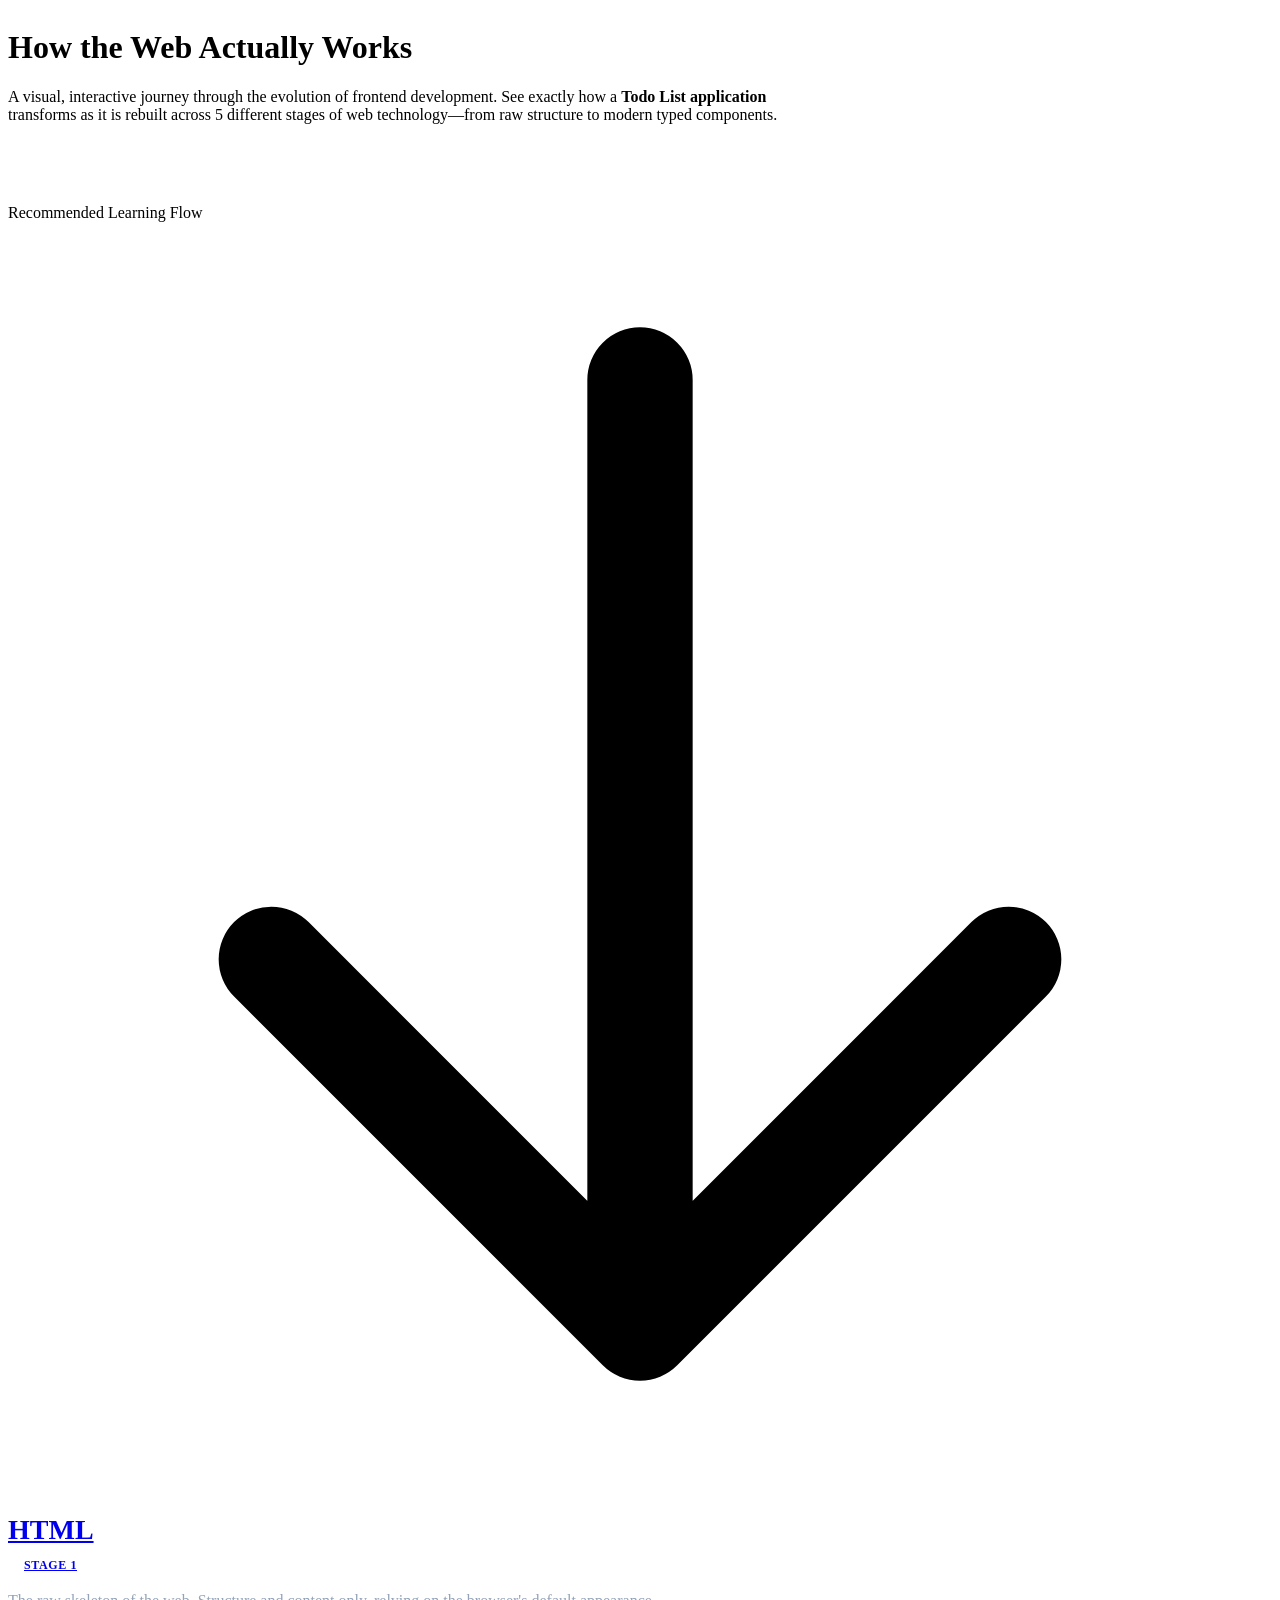
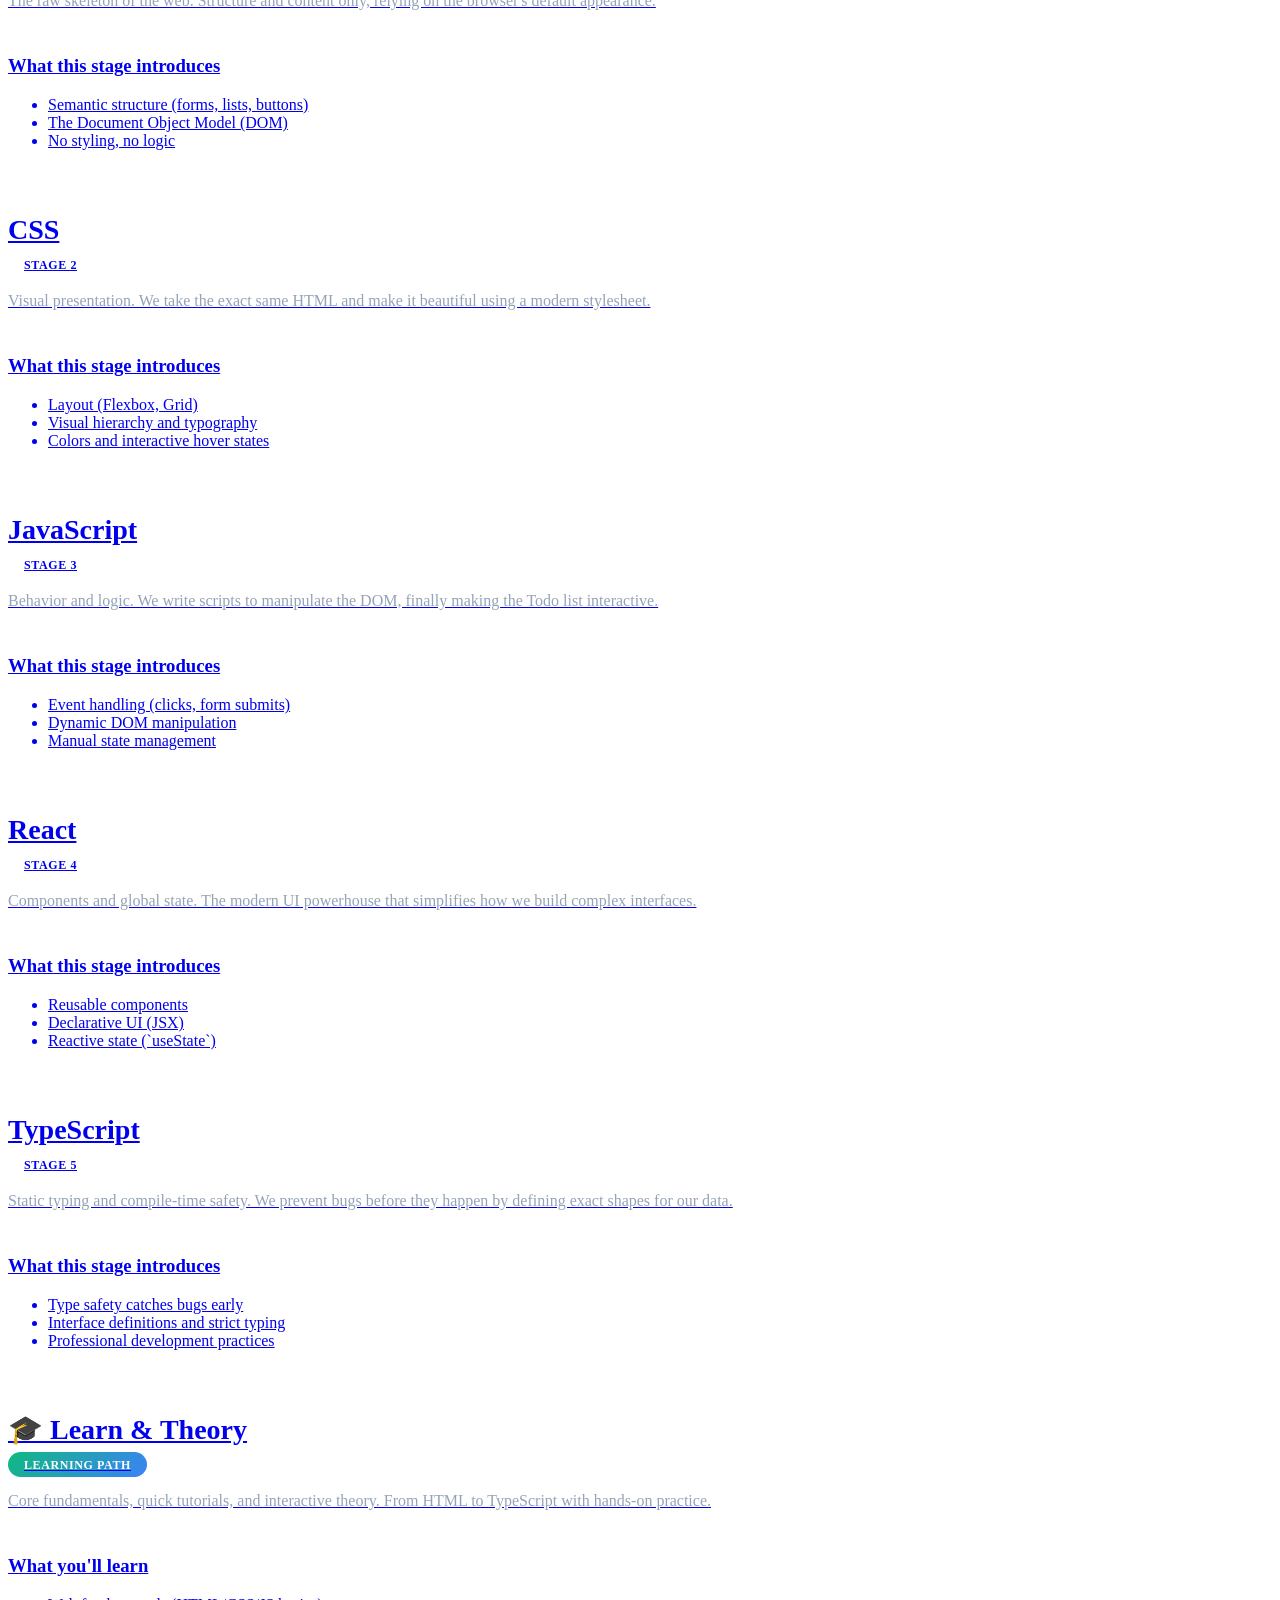
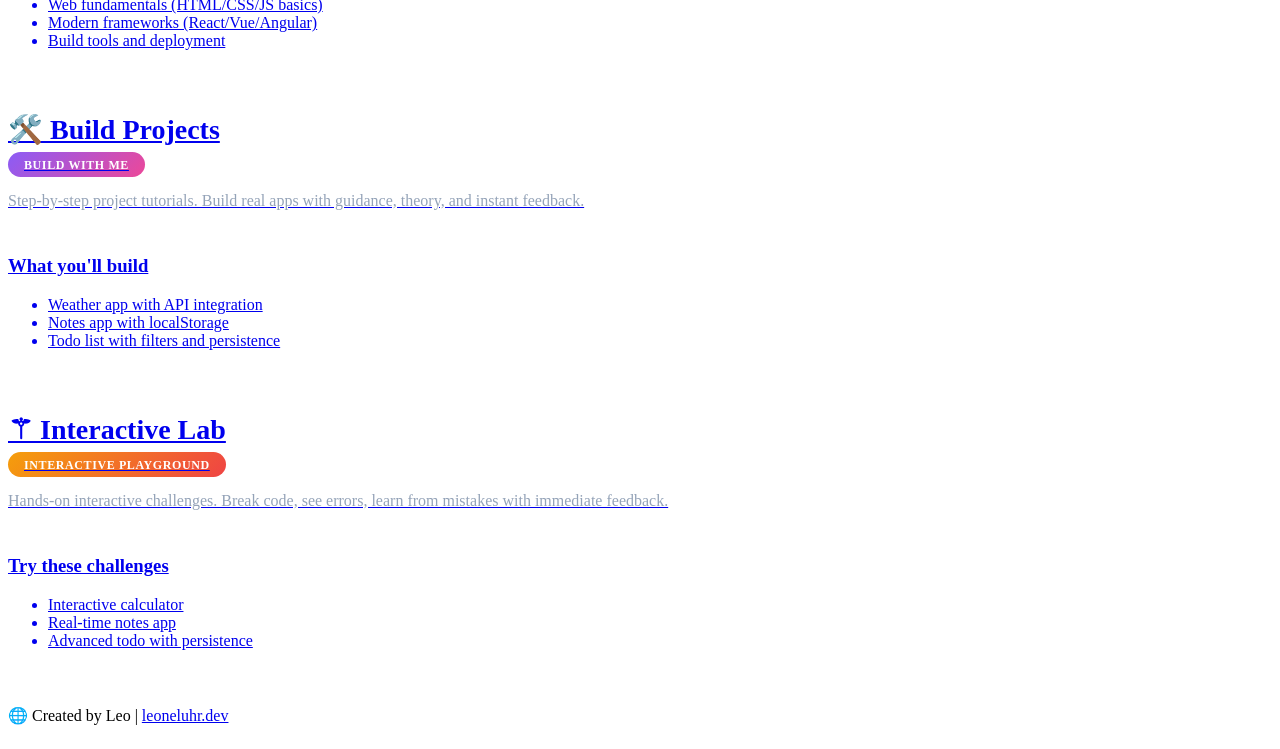
==== commit b39bad2c: "Fix: Restore proper 5-stage layout with new sections" ====
--- a/index.html
+++ b/index.html
@@ -101,14 +101,14 @@
       <div class="whats-new">
         <h3>What this stage introduces</h3>
         <ul>
-          <li>Type interfaces and safe props</li>
-          <li>Compile-time error catching</li>
-          <li>Enhanced developer experience</li>
+          <li>Type safety catches bugs early</li>
+          <li>Interface definitions and strict typing</li>
+          <li>Professional development practices</li>
         </ul>
       </div>
     </a>
 
-    <!-- NEW LEARNING PATH SECTIONS -->
+    <!-- Learning Path -->
     <a href="learn/" class="nav-card learn-new">
       <div class="card-header">
         <h2>🎓 Learn & Theory</h2>
@@ -116,15 +116,16 @@
       </div>
       <p class="desc">Core fundamentals, quick tutorials, and interactive theory. From HTML to TypeScript with hands-on practice.</p>
       <div class="whats-new">
-        <h3>What you'll master</h3>
+        <h3>What you'll learn</h3>
         <ul>
-          <li>Concept theory + visual explanations</li>
-          <li>Copy-paste → Try → See results</li>
-          <li>Intermediate-level challenges</li>
+          <li>Web fundamentals (HTML/CSS/JS basics)</li>
+          <li>Modern frameworks (React/Vue/Angular)</li>
+          <li>Build tools and deployment</li>
         </ul>
       </div>
     </a>
 
+    <!-- Build Projects -->
     <a href="projects/" class="nav-card projects-new">
       <div class="card-header">
         <h2>🛠️ Build Projects</h2>
@@ -132,16 +133,16 @@
       </div>
       <p class="desc">Step-by-step project tutorials. Build real apps with guidance, theory, and instant feedback.</p>
       <div class="whats-new">
-        <h3>Projects included</h3>
+        <h3>What you'll build</h3>
         <ul>
-          <li>Simple Calculator</li>
-          <li>Weather App (API)</li>
-          <li>Notes with LocalStorage</li>
-          <li>Advanced Todo App</li>
+          <li>Weather app with API integration</li>
+          <li>Notes app with localStorage</li>
+          <li>Todo list with filters and persistence</li>
         </ul>
       </div>
     </a>
 
+    <!-- Interactive Lab -->
     <a href="lab/" class="nav-card lab-new">
       <div class="card-header">
         <h2>⚚ Interactive Lab</h2>
@@ -149,16 +150,20 @@
       </div>
       <p class="desc">Hands-on interactive challenges. Break code, see errors, learn from mistakes with immediate feedback.</p>
       <div class="whats-new">
-        <h3>Lab exercises</h3>
+        <h3>Try these challenges</h3>
         <ul>
-          <li>CSS Grid builder</li>
-          <li>React event demos</li>
-          <li>TypeScript type checker</li>
-          <li>API explorations</li>
+          <li>Interactive calculator</li>
+          <li>Real-time notes app</li>
+          <li>Advanced todo with persistence</li>
         </ul>
       </div>
     </a>
+
   </div>
 
+  <footer class="footer">
+    <p>🌐 Created by Leo | <a href="https://leoneluhr.dev" target="_blank" rel="nofollow noopener">leoneluhr.dev</a></p>
+  </footer>
+
 </body>
-</html>+</html>
--- a/css/main.css
+++ b/css/main.css
@@ -171,4 +171,4 @@
   -webkit-background-clip: text;
   -webkit-text-fill-color: transparent;
   background-clip: text;
-}+}
